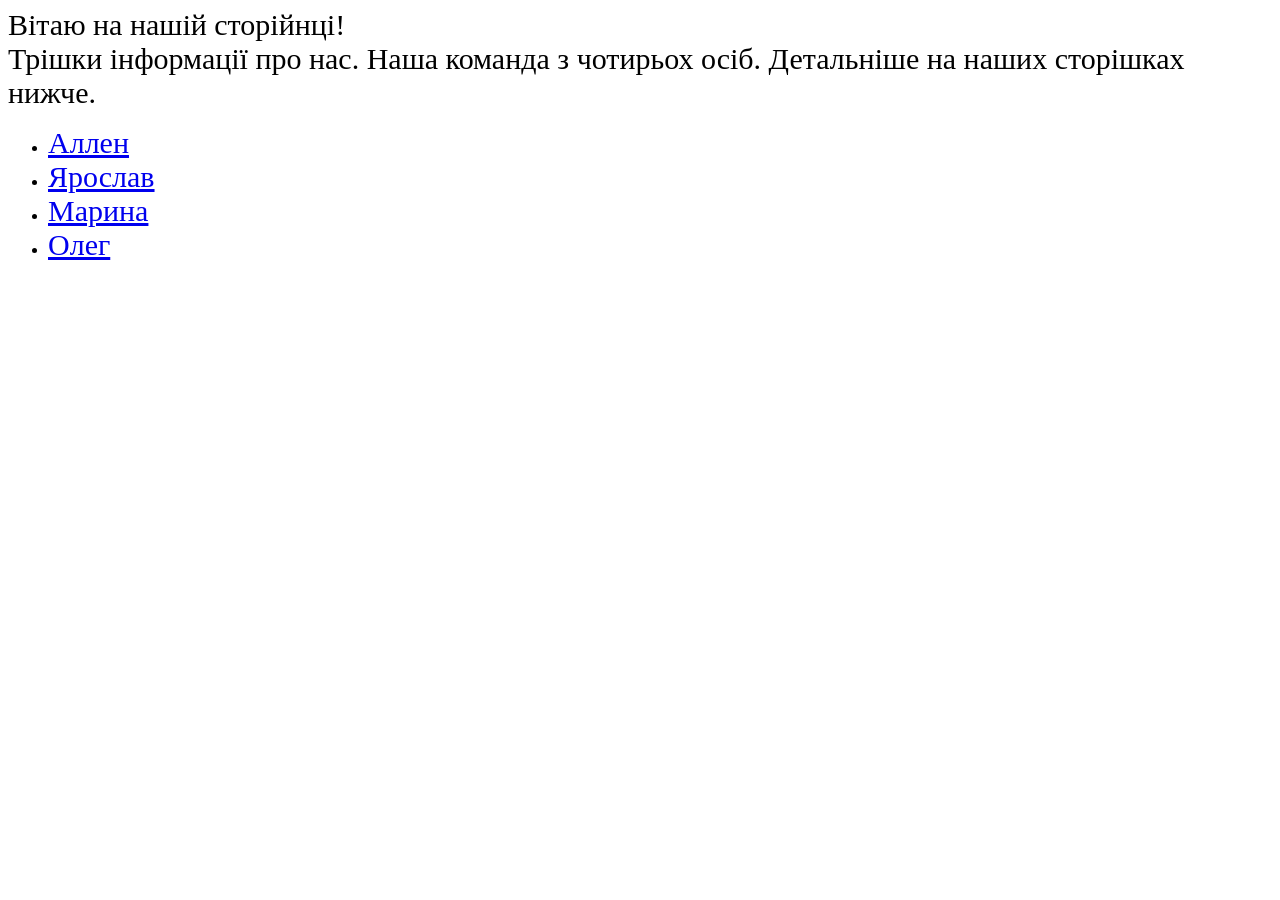
==== index.html @ 59ad0bbf "каркас проєкту" ====
<!DOCTYPE html>
<html lang="en">

<head>
    <meta charset="UTF-8">
    <meta name="viewport" content="width=device-width, initial-scale=1.0">
    <title>Document</title>
    <link rel="stylesheet" href=".\css\styles.css">
</head>

<body>
    <span class="mainText">
        Вітаю на нашій сторійнці! <br>
        Трішки інформації про нас. Наша команда з чотирьох осіб. Детальніше на наших сторішках нижче.
    </span>
    <ul class="teamMembers">
        <li><a href="#">Аллен</a></li>
        <li><a href="#">Ярослав</a></li>
        <li><a href="#">Марина</a></li>
        <li><a href="#">Олег</a></li>
    </ul>
</body>

</html>
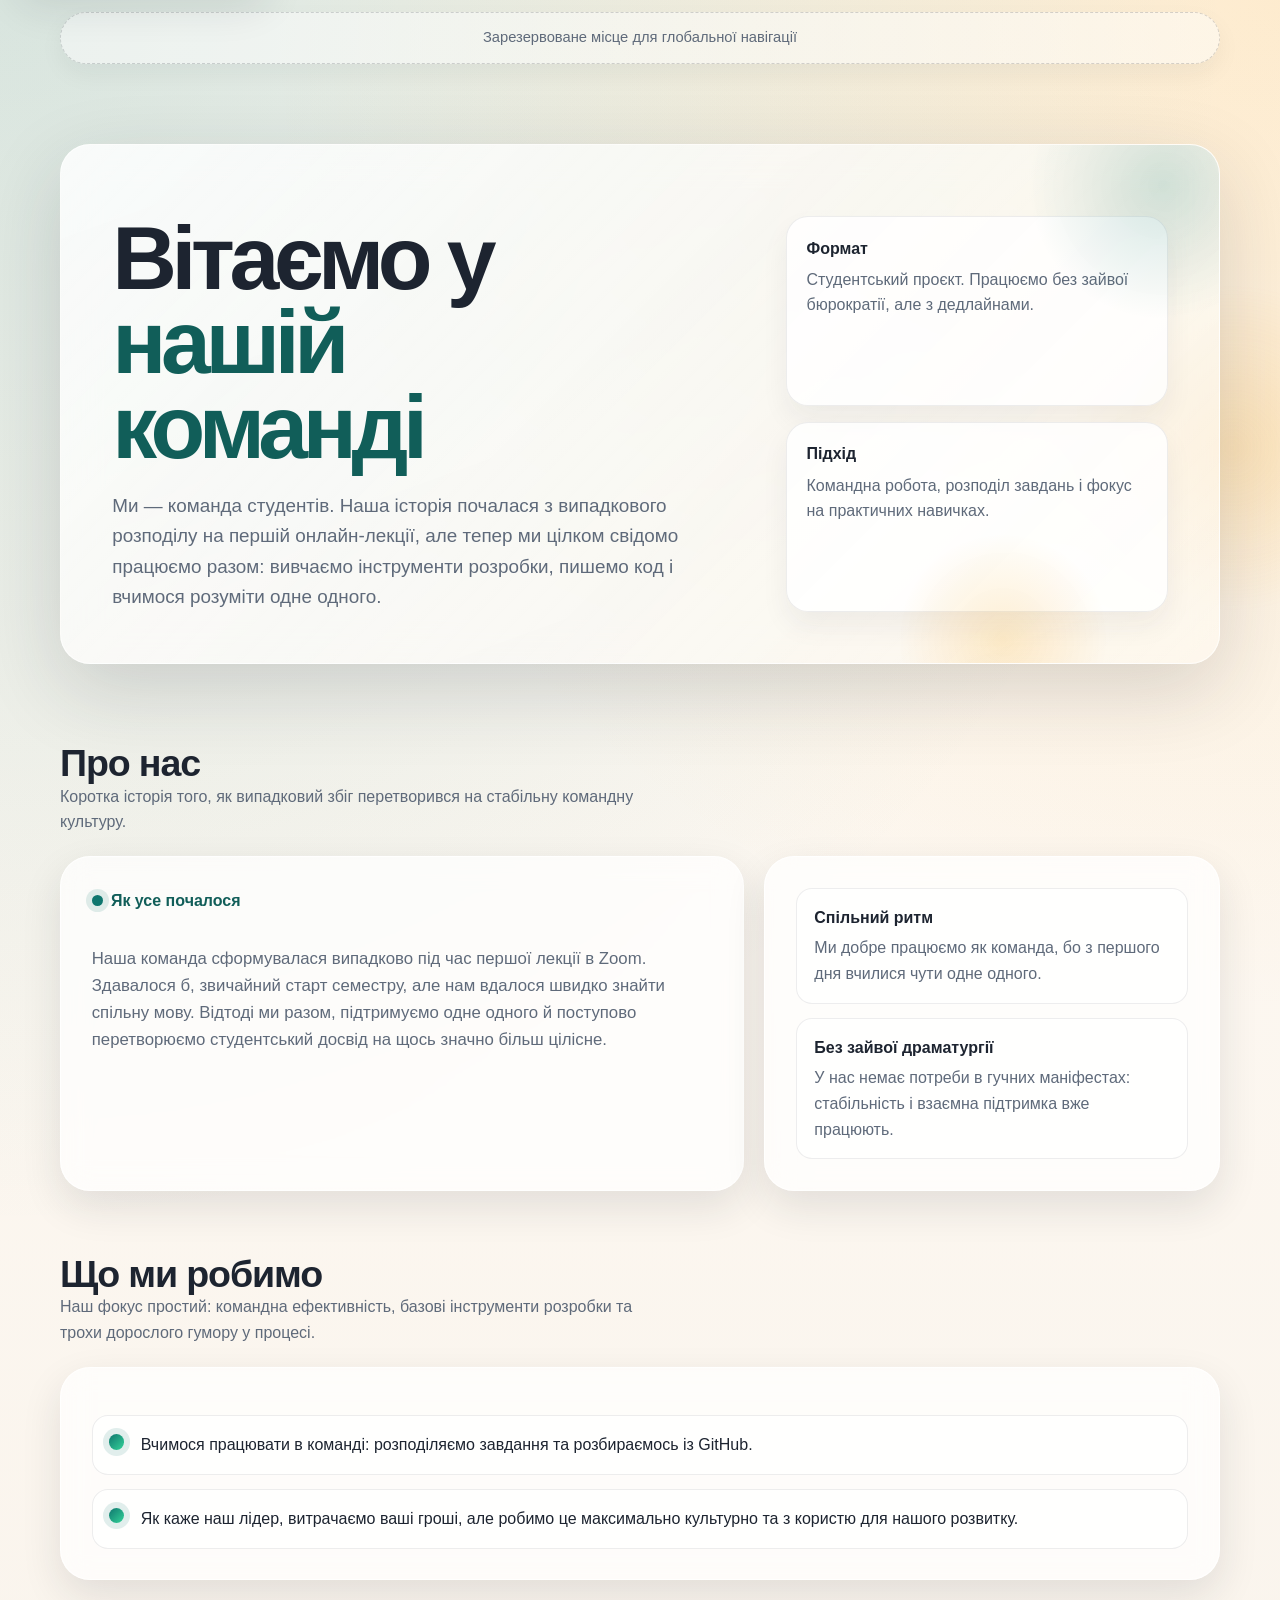
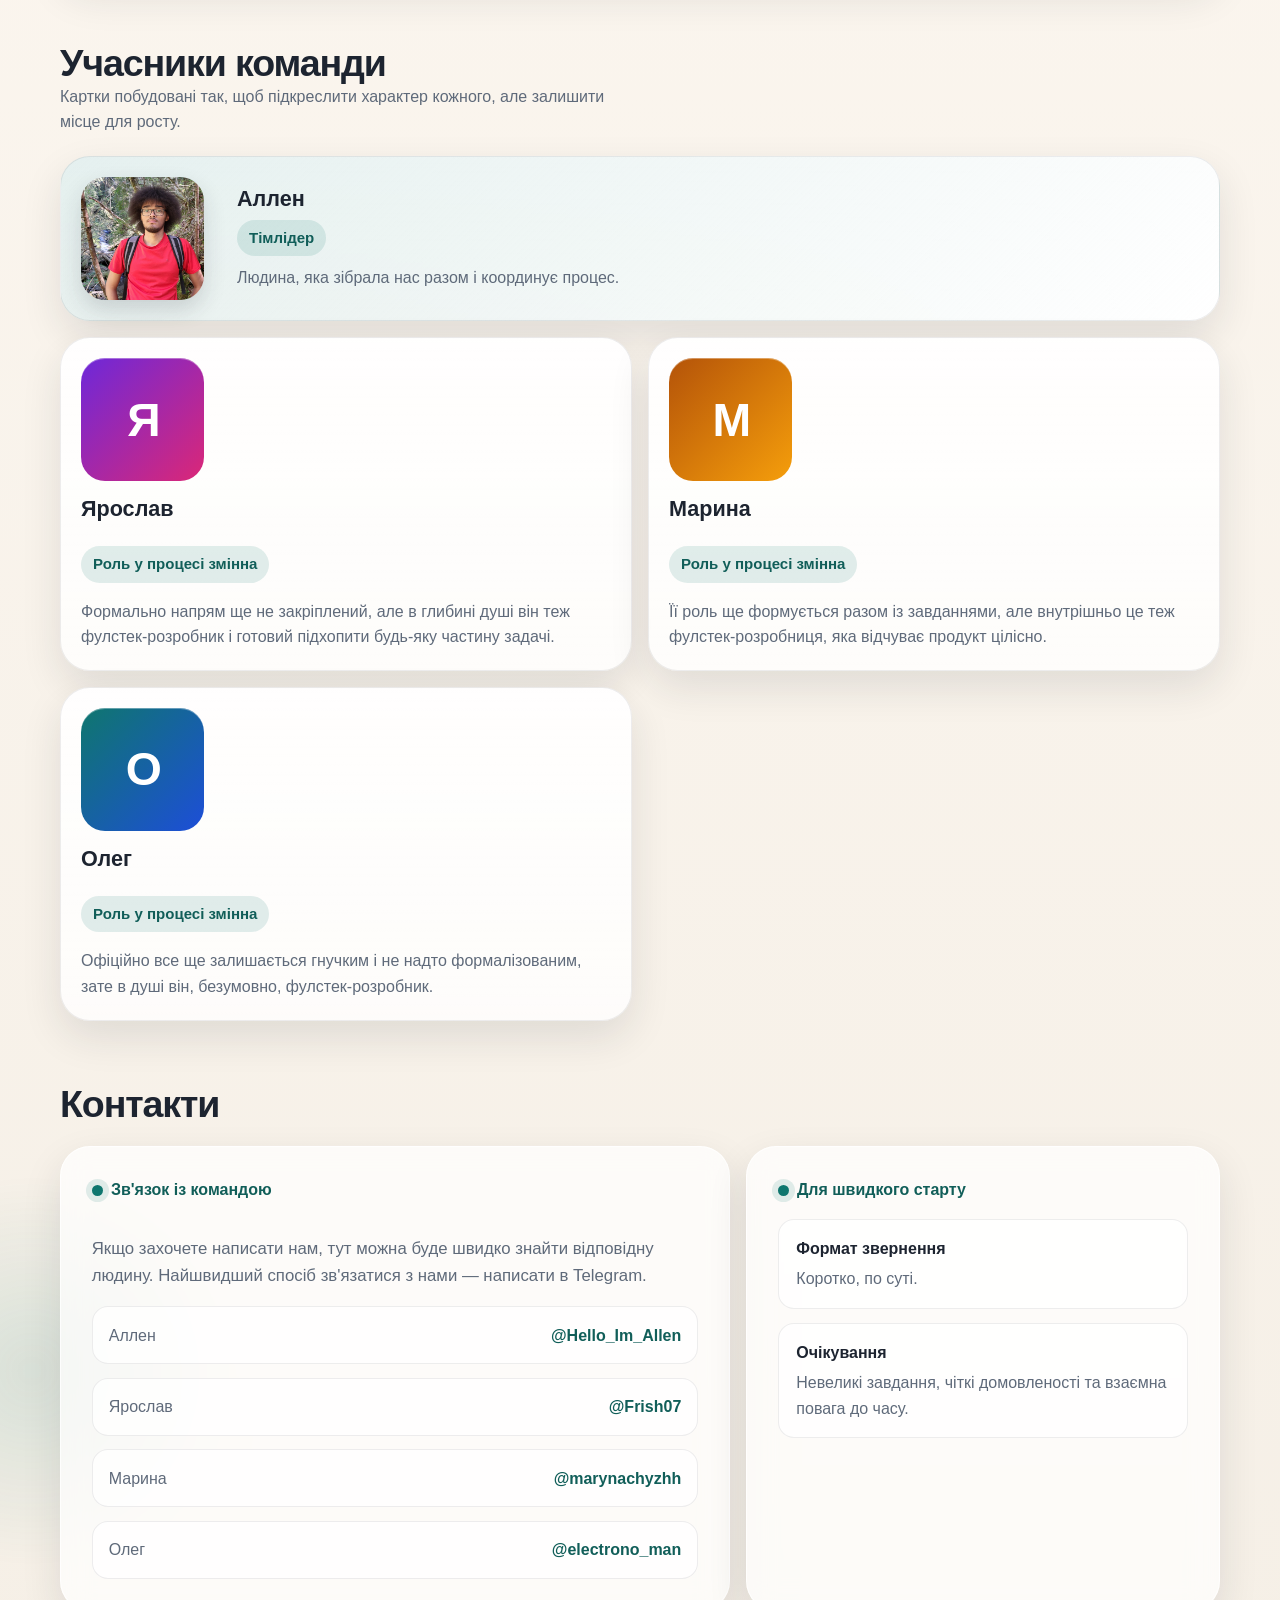
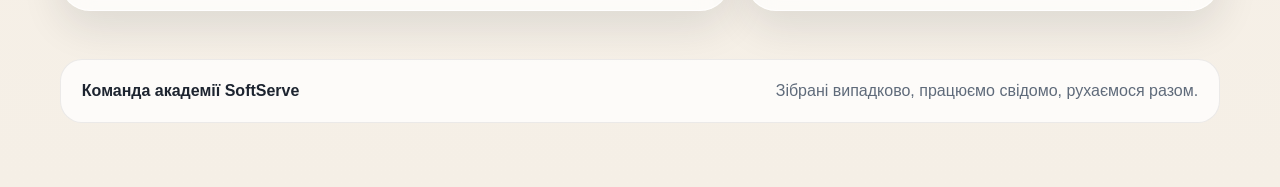
==== commit 9498f3ec: "feat: enhance index.html" ====
--- a/index.html
+++ b/index.html
@@ -1,24 +1,193 @@
 <!DOCTYPE html>
-<html lang="en">
+<html lang="uk">
 
 <head>
     <meta charset="UTF-8">
     <meta name="viewport" content="width=device-width, initial-scale=1.0">
-    <title>Document</title>
-    <link rel="stylesheet" href=".\css\styles.css">
+    <meta name="description" content="Сучасна сторінка команди академії SoftServe з описом, ролями та контактами.">
+    <title>Команда академії SoftServe</title>
+    <link rel="stylesheet" href="./css/styles.css">
 </head>
 
 <body>
-    <span class="mainText">
-        Вітаю на нашій сторійнці! <br>
-        Трішки інформації про нас. Наша команда з чотирьох осіб. Детальніше на наших сторішках нижче.
-    </span>
-    <ul class="teamMembers">
-        <li><a href="#">Аллен</a></li>
-        <li><a href="#">Ярослав</a></li>
-        <li><a href="#">Марина</a></li>
-        <li><a href="#">Олег</a></li>
-    </ul>
+    <nav id="navbar-placeholder" aria-label="Майбутня глобальна навігація">
+        <div class="navbar-placeholder-bar">Зарезервоване місце для глобальної навігації</div>
+    </nav>
+    <a class="skip-link" href="#main-content">Перейти до основного вмісту</a>
+
+    <div class="page-shell">
+        <main id="main-content">
+            <section class="hero">
+                <div class="container">
+                    <div class="hero-card">
+                        <div class="hero-grid">
+                            <div>
+                                <h1>Вітаємо у <span>нашій команді</span></h1>
+                                <p class="hero-copy">
+                                    Ми — команда студентів. Наша історія почалася з випадкового розподілу на першій онлайн-лекції, але тепер ми цілком свідомо працюємо разом: вивчаємо інструменти розробки, пишемо код і вчимося розуміти одне одного.
+                                </p>
+                            </div>
+                            <aside class="hero-meta" aria-label="Короткі факти про команду">
+                                <div class="meta-card">
+                                    <strong>Формат</strong>
+                                    <p>Студентський проєкт. Працюємо без зайвої бюрократії, але з дедлайнами.</p>
+                                </div>
+                                <div class="meta-card">
+                                    <strong>Підхід</strong>
+                                    <p>Командна робота, розподіл завдань і фокус на практичних навичках.</p>
+                                </div>
+                            </aside>
+                        </div>
+                    </div>
+                </div>
+            </section>
+
+            <section class="section" id="about">
+                <div class="container">
+                    <div class="section-heading">
+                        <div>
+                            <h2>Про нас</h2>
+                            <p>Коротка історія того, як випадковий збіг перетворився на стабільну командну культуру.</p>
+                        </div>
+                    </div>
+                    <div class="about-grid">
+                        <article class="panel">
+                            <span class="story-badge">Як усе почалося</span>
+                            <p class="about-copy">
+                                Наша команда сформувалася випадково під час першої лекції в Zoom. Здавалося б, звичайний старт семестру, але нам вдалося швидко знайти спільну мову. Відтоді ми разом, підтримуємо одне одного й поступово перетворюємо студентський досвід на щось значно більш цілісне.
+                            </p>
+                        </article>
+                        <aside class="panel facts" aria-label="Факти про команду">
+                            <div class="fact">
+                                <strong>Спільний ритм</strong>
+                                <span>Ми добре працюємо як команда, бо з першого дня вчилися чути одне одного.</span>
+                            </div>
+                            <div class="fact">
+                                <strong>Без зайвої драматургії</strong>
+                                <span>У нас немає потреби в гучних маніфестах: стабільність і взаємна підтримка вже
+                                    працюють.</span>
+                            </div>
+                        </aside>
+                    </div>
+                </div>
+            </section>
+
+            <section class="section" id="what-we-do">
+                <div class="container">
+                    <div class="section-heading">
+                        <div>
+                            <h2>Що ми робимо</h2>
+                            <p>Наш фокус простий: командна ефективність, базові інструменти розробки та трохи дорослого
+                                гумору у процесі.</p>
+                        </div>
+                    </div>
+                    <div class="panel">
+                        <ul class="what-list">
+                            <li>Вчимося працювати в команді: розподіляємо завдання та розбираємось із GitHub.</li>
+                            <li>Як каже наш лідер, витрачаємо ваші гроші, але робимо це максимально культурно та з користю для нашого розвитку.</li>
+                        </ul>
+                    </div>
+                </div>
+            </section>
+
+            <section class="section" id="team">
+                <div class="container">
+                    <div class="section-heading">
+                        <div>
+                            <h2>Учасники команди</h2>
+                            <p>Картки побудовані так, щоб підкреслити характер кожного, але залишити місце для росту.</p>
+                        </div>
+                    </div>
+                    <div class="team-grid">
+                        <article class="team-card featured">
+                            <img class="avatar avatar-photo" src="./content/images/Allen.png" alt="Фото Аллена">
+                            <div class="details">
+                                <div>
+                                    <h3>Аллен</h3>
+                                    <span class="team-role">Тімлідер</span>
+                                </div>
+                                <p>
+                                    Людина, яка зібрала нас разом і координує процес.
+                                </p>
+                            </div>
+                        </article>
+
+                        <article class="team-card">
+                            <div class="avatar alt">Я</div>
+                            <h3>Ярослав</h3>
+                            <span class="team-role">Роль у процесі змінна</span>
+                            <p>
+                                Формально напрям ще не закріплений, але в глибині душі він теж фулстек-розробник і готовий підхопити будь-яку частину задачі.
+                            </p>
+                        </article>
+
+                        <article class="team-card">
+                            <div class="avatar warm">М</div>
+                            <h3>Марина</h3>
+                            <span class="team-role">Роль у процесі змінна</span>
+                            <p>
+                                Її роль ще формується разом із завданнями, але внутрішньо це теж фулстек-розробниця, яка відчуває продукт цілісно.
+                            </p>
+                        </article>
+
+                        <article class="team-card">
+                            <div class="avatar">О</div>
+                            <h3>Олег</h3>
+                            <span class="team-role">Роль у процесі змінна</span>
+                            <p>
+                                Офіційно все ще залишається гнучким і не надто формалізованим, зате в душі він, безумовно, фулстек-розробник.
+                            </p>
+                        </article>
+                    </div>
+                </div>
+            </section>
+
+            <section class="section" id="contact">
+                <div class="container">
+                    <div class="section-heading">
+                        <div>
+                            <h2>Контакти</h2>
+                        </div>
+                    </div>
+                    <div class="contact-grid">
+                        <div class="panel contact-panel">
+                            <strong class="story-badge">Зв'язок із командою</strong>
+                            <p class="about-copy">
+                                Якщо захочете написати нам, тут можна буде швидко знайти відповідну людину. Найшвидший спосіб зв'язатися з нами — написати в Telegram.
+                            </p>
+                            <ul class="contact-list">
+                                <li><span>Аллен</span><a class="handle" href="https://t.me/Hello_Im_Allen">@Hello_Im_Allen</a></li>
+                                <li><span>Ярослав</span><a class="handle" href="https://t.me/Frish07">@Frish07</a></li>
+                                <li><span>Марина</span><a class="handle" href="https://t.me/marynachyzhh">@marynachyzhh</a></li>
+                                <li><span>Олег</span><a class="handle" href="https://t.me/electrono_man">@electrono_man</a></li>
+                            </ul>
+                        </div>
+
+                        <aside class="panel handles-panel">
+                            <strong class="story-badge">Для швидкого старту</strong>
+                            <div class="fact">
+                                <strong>Формат звернення</strong>
+                                <span>Коротко, по суті.</span>
+                            </div>
+                            <div class="fact">
+                                <strong>Очікування</strong>
+                                <span>Невеликі завдання, чіткі домовленості та взаємна повага до часу.</span>
+                            </div>
+                        </aside>
+                    </div>
+                </div>
+            </section>
+        </main>
+
+        <footer>
+            <div class="container">
+                <div class="footer-band">
+                    <strong>Команда академії SoftServe</strong>
+                    <span>Зібрані випадково, працюємо свідомо, рухаємося разом.</span>
+                </div>
+            </div>
+        </footer>
+    </div>
 </body>
 
 </html>
--- a/css/styles.css
+++ b/css/styles.css
@@ -0,0 +1,569 @@
+:root {
+    color-scheme: light;
+    --bg: #f5efe6;
+    --bg-alt: #fbf7f1;
+    --surface: rgba(255, 255, 255, 0.72);
+    --surface-strong: #ffffff;
+    --text: #1d2430;
+    --muted: #5f6a7a;
+    --accent: #0f766e;
+    --accent-strong: #115e59;
+    --accent-soft: rgba(15, 118, 110, 0.12);
+    --border: rgba(29, 36, 48, 0.12);
+    --shadow-lg: 0 26px 80px rgba(29, 36, 48, 0.16);
+    --shadow-md: 0 16px 40px rgba(29, 36, 48, 0.11);
+    --radius-xl: 30px;
+    --radius-lg: 22px;
+    --radius-md: 16px;
+    --container: 1160px;
+}
+
+* {
+    box-sizing: border-box;
+}
+
+html {
+    scroll-behavior: smooth;
+}
+
+body {
+    margin: 0;
+    font-family: Inter, "Segoe UI", Arial, sans-serif;
+    background:
+        radial-gradient(circle at top left, rgba(15, 118, 110, 0.16), transparent 34%),
+        radial-gradient(circle at top right, rgba(245, 158, 11, 0.16), transparent 28%),
+        linear-gradient(180deg, #fffaf4 0%, var(--bg) 100%);
+    color: var(--text);
+    line-height: 1.6;
+    min-height: 100vh;
+}
+
+a {
+    color: inherit;
+    text-decoration: none;
+}
+
+a:focus-visible,
+button:focus-visible {
+    outline: 3px solid rgba(15, 118, 110, 0.35);
+    outline-offset: 4px;
+}
+
+@media (prefers-reduced-motion: reduce) {
+    html {
+        scroll-behavior: auto;
+    }
+
+    *,
+    *::before,
+    *::after {
+        animation-duration: 0.01ms !important;
+        animation-iteration-count: 1 !important;
+        transition-duration: 0.01ms !important;
+        scroll-behavior: auto !important;
+    }
+}
+
+img {
+    max-width: 100%;
+    display: block;
+}
+
+.skip-link {
+    position: absolute;
+    left: 1rem;
+    top: -4rem;
+    z-index: 20;
+    padding: 0.85rem 1.1rem;
+    border-radius: 999px;
+    background: var(--surface-strong);
+    border: 1px solid var(--border);
+    box-shadow: var(--shadow-md);
+    transition: top 0.2s ease;
+}
+
+.skip-link:focus {
+    top: 1rem;
+}
+
+nav#navbar-placeholder {
+    min-height: 4rem;
+    display: flex;
+    align-items: center;
+    justify-content: center;
+    padding: 0.75rem 1rem 0;
+}
+
+.navbar-placeholder-bar {
+    width: min(100% - 2rem, var(--container));
+    padding: 0.8rem 1rem;
+    border-radius: 999px;
+    border: 1px dashed rgba(29, 36, 48, 0.18);
+    background: rgba(255, 255, 255, 0.48);
+    color: var(--muted);
+    font-size: 0.92rem;
+    text-align: center;
+    box-shadow: 0 10px 24px rgba(29, 36, 48, 0.05);
+}
+
+.page-shell {
+    position: relative;
+    overflow: clip;
+}
+
+.page-shell::before,
+.page-shell::after {
+    content: "";
+    position: absolute;
+    border-radius: 999px;
+    filter: blur(4px);
+    pointer-events: none;
+    z-index: 0;
+}
+
+.page-shell::before {
+    width: 20rem;
+    height: 20rem;
+    right: -7rem;
+    top: 14rem;
+    background: radial-gradient(circle, rgba(245, 158, 11, 0.18), transparent 72%);
+}
+
+.page-shell::after {
+    width: 24rem;
+    height: 24rem;
+    left: -10rem;
+    bottom: 14rem;
+    background: radial-gradient(circle, rgba(15, 118, 110, 0.13), transparent 72%);
+}
+
+.container {
+    width: min(100% - 2rem, var(--container));
+    margin: 0 auto;
+    position: relative;
+    z-index: 1;
+}
+
+.hero {
+    padding: 5rem 0 3rem;
+}
+
+.hero-card {
+    position: relative;
+    overflow: hidden;
+    padding: clamp(2rem, 4vw, 4.25rem);
+    border-radius: var(--radius-xl);
+    border: 1px solid rgba(255, 255, 255, 0.65);
+    background:
+        linear-gradient(135deg, rgba(255, 255, 255, 0.86), rgba(255, 255, 255, 0.58)),
+        linear-gradient(160deg, rgba(15, 118, 110, 0.06), rgba(245, 158, 11, 0.08));
+    box-shadow: var(--shadow-lg);
+    backdrop-filter: blur(18px);
+}
+
+.hero-card::before,
+.hero-card::after {
+    content: "";
+    position: absolute;
+    border-radius: 999px;
+    pointer-events: none;
+}
+
+.hero-card::before {
+    width: 17rem;
+    height: 17rem;
+    right: -5rem;
+    top: -6rem;
+    background: radial-gradient(circle, rgba(15, 118, 110, 0.18), transparent 70%);
+}
+
+.hero-card::after {
+    width: 13rem;
+    height: 13rem;
+    right: 7rem;
+    bottom: -5rem;
+    background: radial-gradient(circle, rgba(245, 158, 11, 0.18), transparent 72%);
+}
+
+.hero-grid {
+    display: grid;
+    grid-template-columns: minmax(0, 1.5fr) minmax(280px, 0.9fr);
+    gap: clamp(1.5rem, 3vw, 3rem);
+    align-items: end;
+    margin-top: 1.25rem;
+}
+
+.hero h1 {
+    margin: 0;
+    font-size: clamp(2.8rem, 7vw, 5.6rem);
+    line-height: 0.94;
+    letter-spacing: -0.06em;
+    max-width: 11ch;
+}
+
+.hero h1 span {
+    color: var(--accent-strong);
+}
+
+.hero-copy {
+    margin: 1.4rem 0 0;
+    max-width: 40rem;
+    color: var(--muted);
+    font-size: clamp(1.05rem, 1.7vw, 1.18rem);
+}
+
+.hero-meta {
+    display: grid;
+    gap: 1rem;
+    align-self: stretch;
+}
+
+.meta-card {
+    padding: 1.15rem 1.2rem;
+    border-radius: var(--radius-lg);
+    background: rgba(255, 255, 255, 0.82);
+    border: 1px solid rgba(29, 36, 48, 0.08);
+    box-shadow: 0 14px 28px rgba(29, 36, 48, 0.06);
+}
+
+.meta-card strong {
+    display: block;
+    font-size: 1rem;
+    margin-bottom: 0.35rem;
+}
+
+.meta-card p {
+    margin: 0;
+    color: var(--muted);
+}
+
+.section {
+    padding: 2rem 0;
+}
+
+.section-heading {
+    display: flex;
+    align-items: end;
+    justify-content: space-between;
+    gap: 1rem;
+    margin-bottom: 1.35rem;
+}
+
+.section-heading h2 {
+    margin: 0;
+    font-size: clamp(1.65rem, 3vw, 2.35rem);
+    line-height: 1.05;
+    letter-spacing: -0.03em;
+}
+
+.section-heading p {
+    margin: 0;
+    color: var(--muted);
+    max-width: 36rem;
+}
+
+.panel {
+    padding: clamp(1.4rem, 2.4vw, 2rem);
+    border-radius: var(--radius-xl);
+    background: var(--surface);
+    border: 1px solid rgba(255, 255, 255, 0.75);
+    box-shadow: var(--shadow-md);
+    backdrop-filter: blur(14px);
+}
+
+.about-grid {
+    display: grid;
+    grid-template-columns: minmax(0, 1.2fr) minmax(280px, 0.8fr);
+    gap: 1.25rem;
+    align-items: stretch;
+}
+
+.about-grid .panel {
+    height: 100%;
+}
+
+.about-copy {
+    color: var(--muted);
+    font-size: 1.05rem;
+}
+
+.story-badge {
+    display: inline-flex;
+    align-items: center;
+    gap: 0.5rem;
+    margin-bottom: 1rem;
+    color: var(--accent-strong);
+    font-weight: 700;
+}
+
+.story-badge::before {
+    content: "";
+    width: 0.7rem;
+    height: 0.7rem;
+    border-radius: 999px;
+    background: var(--accent);
+    box-shadow: 0 0 0 6px var(--accent-soft);
+}
+
+.facts {
+    display: grid;
+    gap: 0.9rem;
+    align-content: start;
+}
+
+.fact {
+    padding: 1rem 1.1rem;
+    border-radius: var(--radius-md);
+    background: rgba(255, 255, 255, 0.78);
+    border: 1px solid rgba(29, 36, 48, 0.08);
+}
+
+.fact strong {
+    display: block;
+    margin-bottom: 0.3rem;
+}
+
+.fact span {
+    color: var(--muted);
+}
+
+.handles-panel .fact + .fact {
+    margin-top: 0.85rem;
+}
+
+.what-list {
+    display: grid;
+    gap: 0.9rem;
+    padding: 0;
+    margin: 1rem 0 0;
+    list-style: none;
+}
+
+.what-list li {
+    position: relative;
+    padding: 1rem 1rem 1rem 3rem;
+    border-radius: var(--radius-md);
+    background: rgba(255, 255, 255, 0.76);
+    border: 1px solid rgba(29, 36, 48, 0.08);
+    color: var(--text);
+}
+
+.what-list li::before {
+    content: "";
+    position: absolute;
+    left: 1rem;
+    top: 1.15rem;
+    width: 0.95rem;
+    height: 0.95rem;
+    border-radius: 999px;
+    background: linear-gradient(135deg, var(--accent), #34d399);
+    box-shadow: 0 0 0 6px var(--accent-soft);
+}
+
+.team-grid {
+    display: grid;
+    grid-template-columns: repeat(12, minmax(0, 1fr));
+    gap: 1rem;
+}
+
+.team-card {
+    grid-column: span 6;
+    display: flex;
+    flex-direction: column;
+    gap: 1rem;
+    padding: 1.25rem;
+    border-radius: var(--radius-xl);
+    background: linear-gradient(180deg, rgba(255, 255, 255, 0.92), rgba(255, 255, 255, 0.78));
+    border: 1px solid rgba(29, 36, 48, 0.08);
+    box-shadow: var(--shadow-md);
+    transition: transform 0.25s ease, box-shadow 0.25s ease, border-color 0.25s ease;
+    min-height: 100%;
+}
+
+.team-card:hover {
+    transform: translateY(-4px);
+    box-shadow: 0 22px 44px rgba(29, 36, 48, 0.13);
+    border-color: rgba(15, 118, 110, 0.22);
+}
+
+.team-card.featured {
+    grid-column: span 12;
+    display: grid;
+    grid-template-columns: minmax(97px, 136px) minmax(0, 1fr);
+    align-items: center;
+    gap: 1.25rem;
+    background:
+        linear-gradient(135deg, rgba(15, 118, 110, 0.11), rgba(255, 255, 255, 0.92)),
+        linear-gradient(180deg, rgba(255, 255, 255, 0.96), rgba(255, 255, 255, 0.82));
+}
+
+.avatar {
+    width: clamp(92px, 12.1vw, 123px);
+    aspect-ratio: 1;
+    flex-shrink: 0;
+    align-self: flex-start;
+    border-radius: 24px;
+    display: grid;
+    place-items: center;
+    font-size: clamp(2rem, 4vw, 2.9rem);
+    font-weight: 800;
+    letter-spacing: -0.06em;
+    color: white;
+    background: linear-gradient(135deg, #0f766e, #1d4ed8);
+    box-shadow: inset 0 1px 0 rgba(255, 255, 255, 0.35);
+}
+
+.avatar.avatar-photo {
+    object-fit: cover;
+    object-position: center;
+    display: block;
+    background: transparent;
+    box-shadow: 0 10px 22px rgba(29, 36, 48, 0.16);
+}
+
+.avatar.alt {
+    background: linear-gradient(135deg, #6d28d9, #db2777);
+}
+
+.avatar.warm {
+    background: linear-gradient(135deg, #b45309, #f59e0b);
+}
+
+.team-card h3 {
+    margin: 0;
+    font-size: 1.35rem;
+    line-height: 1.1;
+}
+
+.team-role {
+    display: inline-flex;
+    width: fit-content;
+    padding: 0.4rem 0.75rem;
+    border-radius: 999px;
+    background: var(--accent-soft);
+    color: var(--accent-strong);
+    font-size: 0.94rem;
+    font-weight: 700;
+    margin-top: 0.55rem;
+}
+
+.team-card p {
+    margin: 0;
+    color: var(--muted);
+}
+
+.team-card .details {
+    display: grid;
+    gap: 0.55rem;
+}
+
+.contact-grid {
+    display: grid;
+    grid-template-columns: repeat(12, minmax(0, 1fr));
+    gap: 1rem;
+}
+
+.contact-panel {
+    grid-column: span 7;
+}
+
+.handles-panel {
+    grid-column: span 5;
+}
+
+.contact-list {
+    display: grid;
+    gap: 0.85rem;
+    margin: 1rem 0 0;
+    padding: 0;
+    list-style: none;
+}
+
+.contact-list li {
+    display: flex;
+    justify-content: space-between;
+    gap: 1rem;
+    align-items: center;
+    padding: 0.95rem 1rem;
+    border-radius: var(--radius-md);
+    background: rgba(255, 255, 255, 0.76);
+    border: 1px solid rgba(29, 36, 48, 0.08);
+}
+
+.contact-list span {
+    color: var(--muted);
+}
+
+.handle {
+    font-weight: 700;
+    color: var(--accent-strong);
+    white-space: nowrap;
+}
+
+footer {
+    padding: 1rem 0 4rem;
+}
+
+.footer-band {
+    display: flex;
+    flex-wrap: wrap;
+    justify-content: space-between;
+    gap: 1rem;
+    align-items: center;
+    padding: 1.15rem 1.3rem;
+    border-radius: var(--radius-lg);
+    background: rgba(255, 255, 255, 0.74);
+    border: 1px solid rgba(29, 36, 48, 0.08);
+    color: var(--muted);
+}
+
+.footer-band strong {
+    color: var(--text);
+}
+
+@media (max-width: 900px) {
+    .hero-grid,
+    .about-grid,
+    .contact-grid {
+        grid-template-columns: 1fr;
+    }
+
+    .team-card,
+    .contact-panel,
+    .handles-panel {
+        grid-column: span 12;
+    }
+
+    .team-card.featured {
+        grid-template-columns: 1fr;
+    }
+
+    .section-heading {
+        flex-direction: column;
+        align-items: start;
+    }
+}
+
+@media (max-width: 640px) {
+    .hero {
+        padding-top: 4rem;
+    }
+
+    .hero-card,
+    .panel {
+        border-radius: 24px;
+    }
+
+    .contact-list li {
+        flex-direction: column;
+        align-items: start;
+    }
+}
+
+body .mainText {
+    font-size: 30px;
+}
+
+body .teamMembers li a {
+    font-size: 30px;
+}
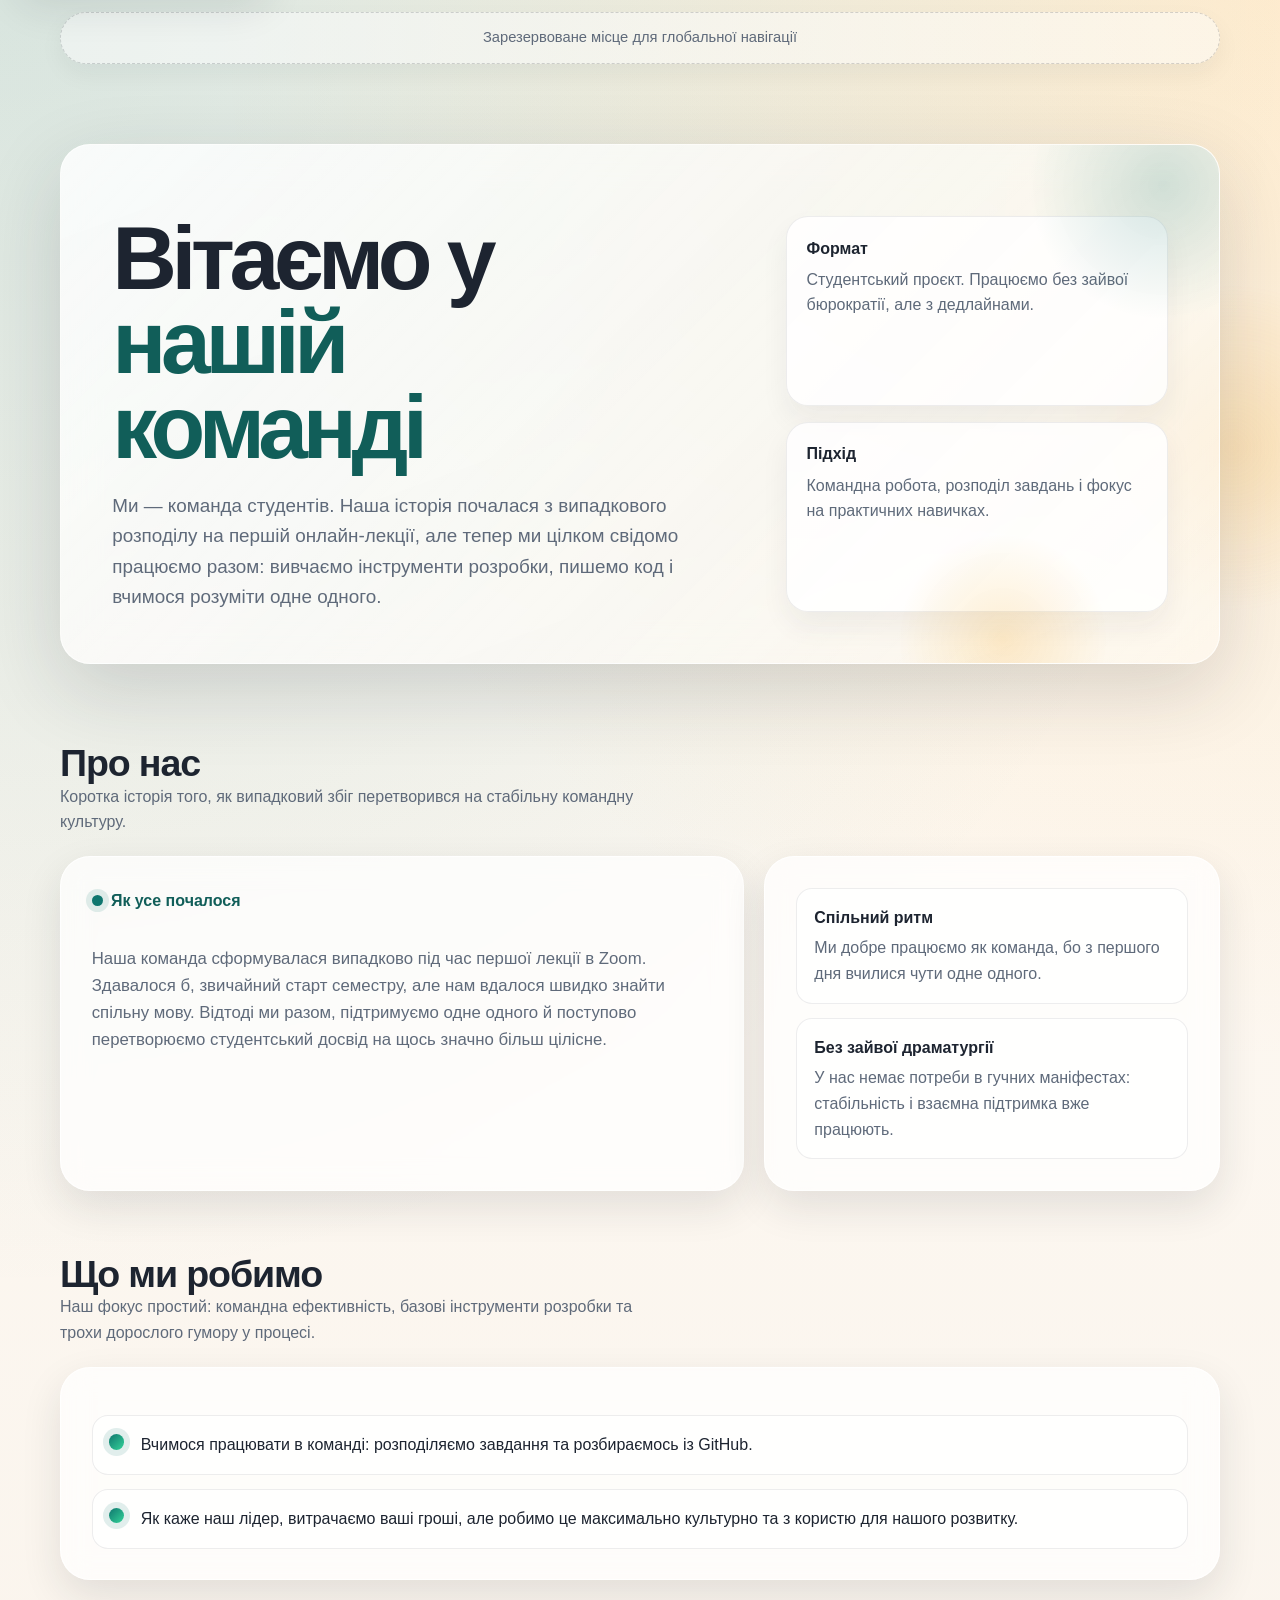
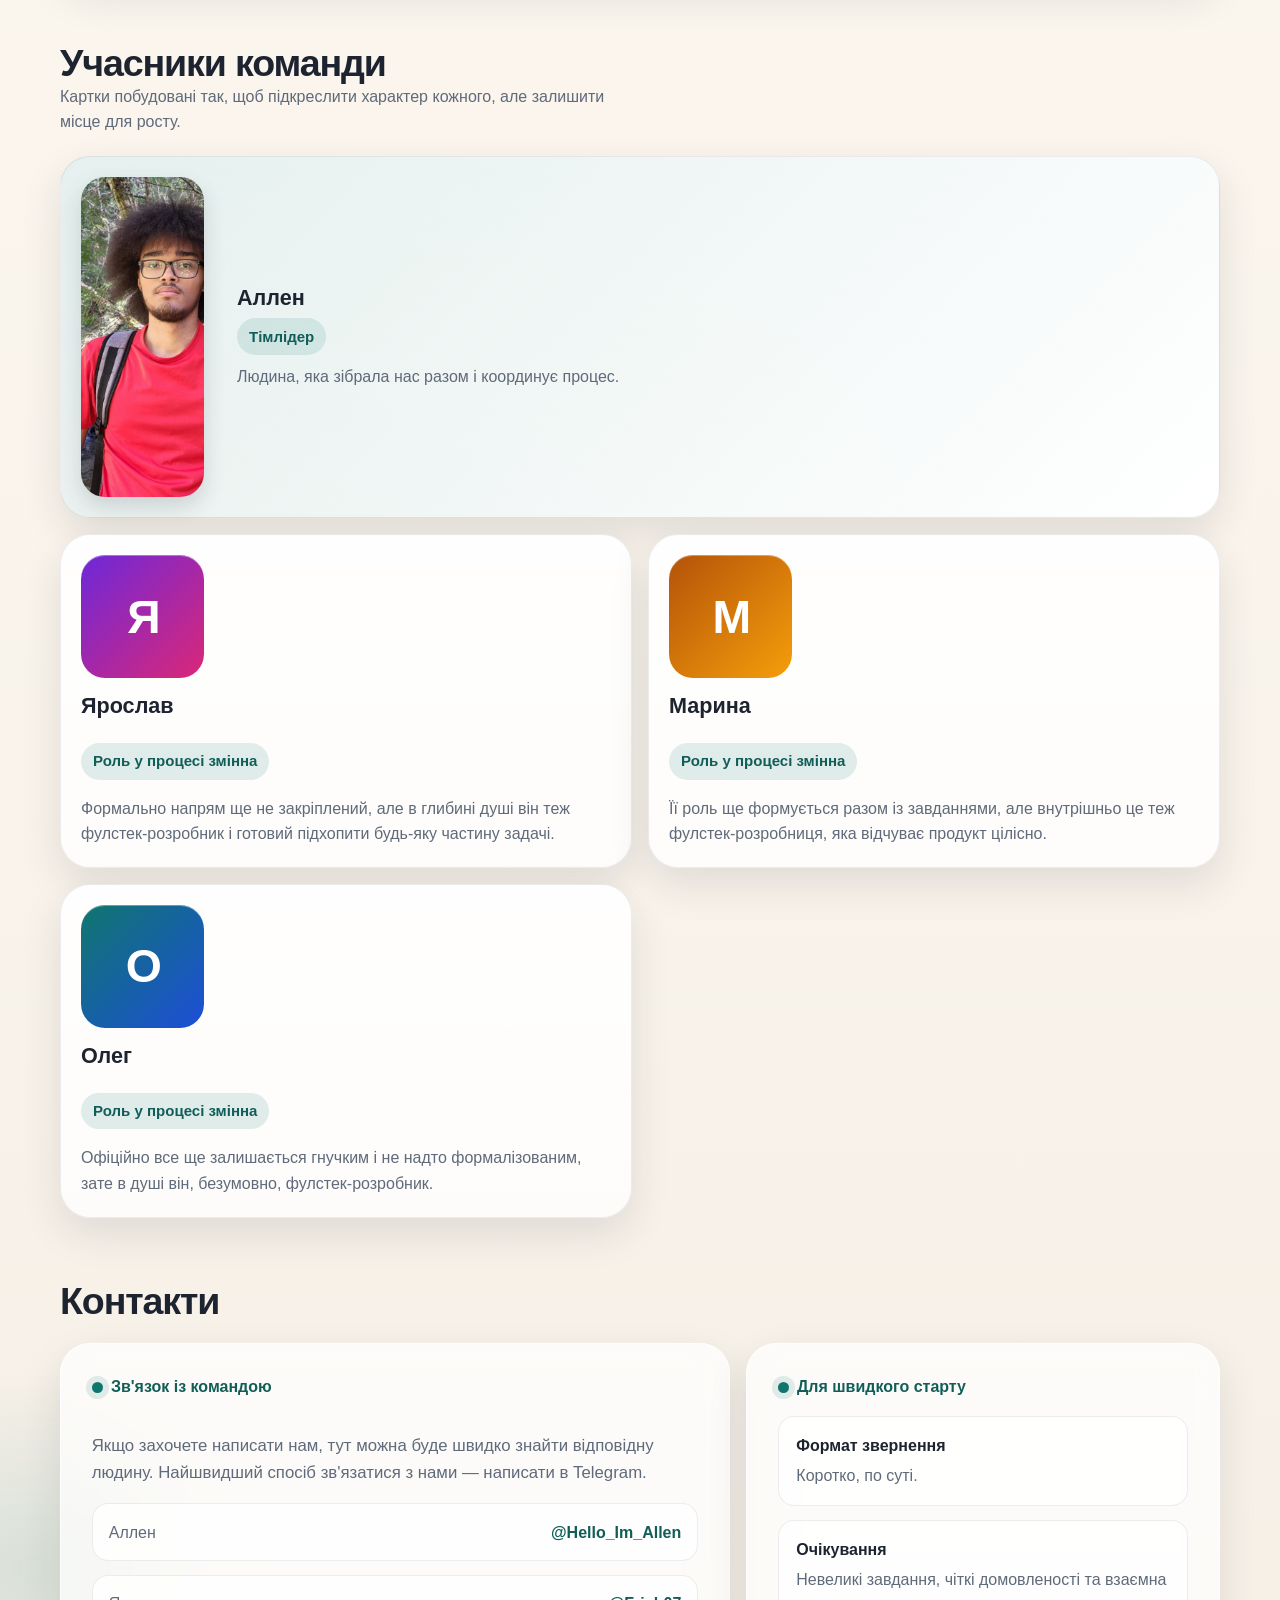
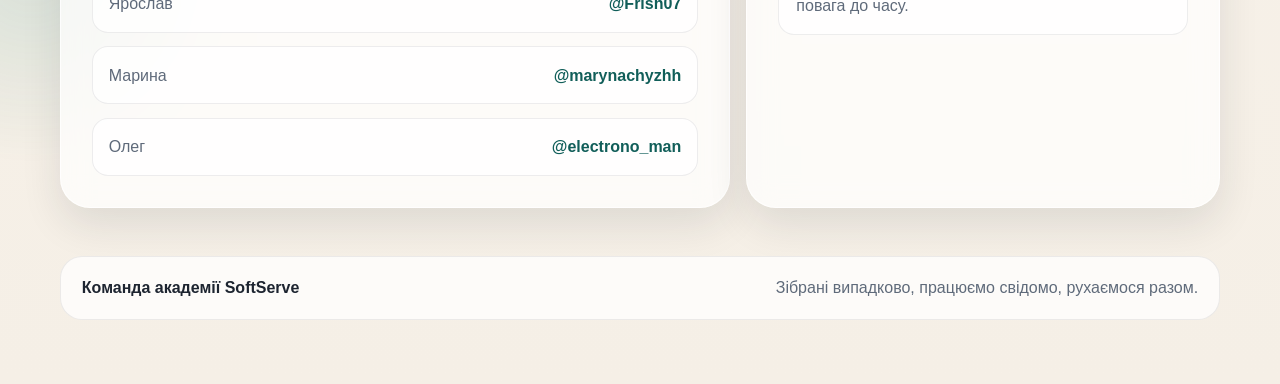
==== commit 308fb4aa: "Update index.html Co-authored-by: Copilot <175728472+Copilot@users.noreply.github.com>" ====
--- a/index.html
+++ b/index.html
@@ -100,7 +100,7 @@
                     </div>
                     <div class="team-grid">
                         <article class="team-card featured">
-                            <img class="avatar avatar-photo" src="./content/images/Allen.png" alt="Фото Аллена">
+                            <img class="avatar avatar-photo" src="./content/images/Allen.png" alt="Фото Аллена" width="320" height="320" loading="lazy" decoding="async">
                             <div class="details">
                                 <div>
                                     <h3>Аллен</h3>
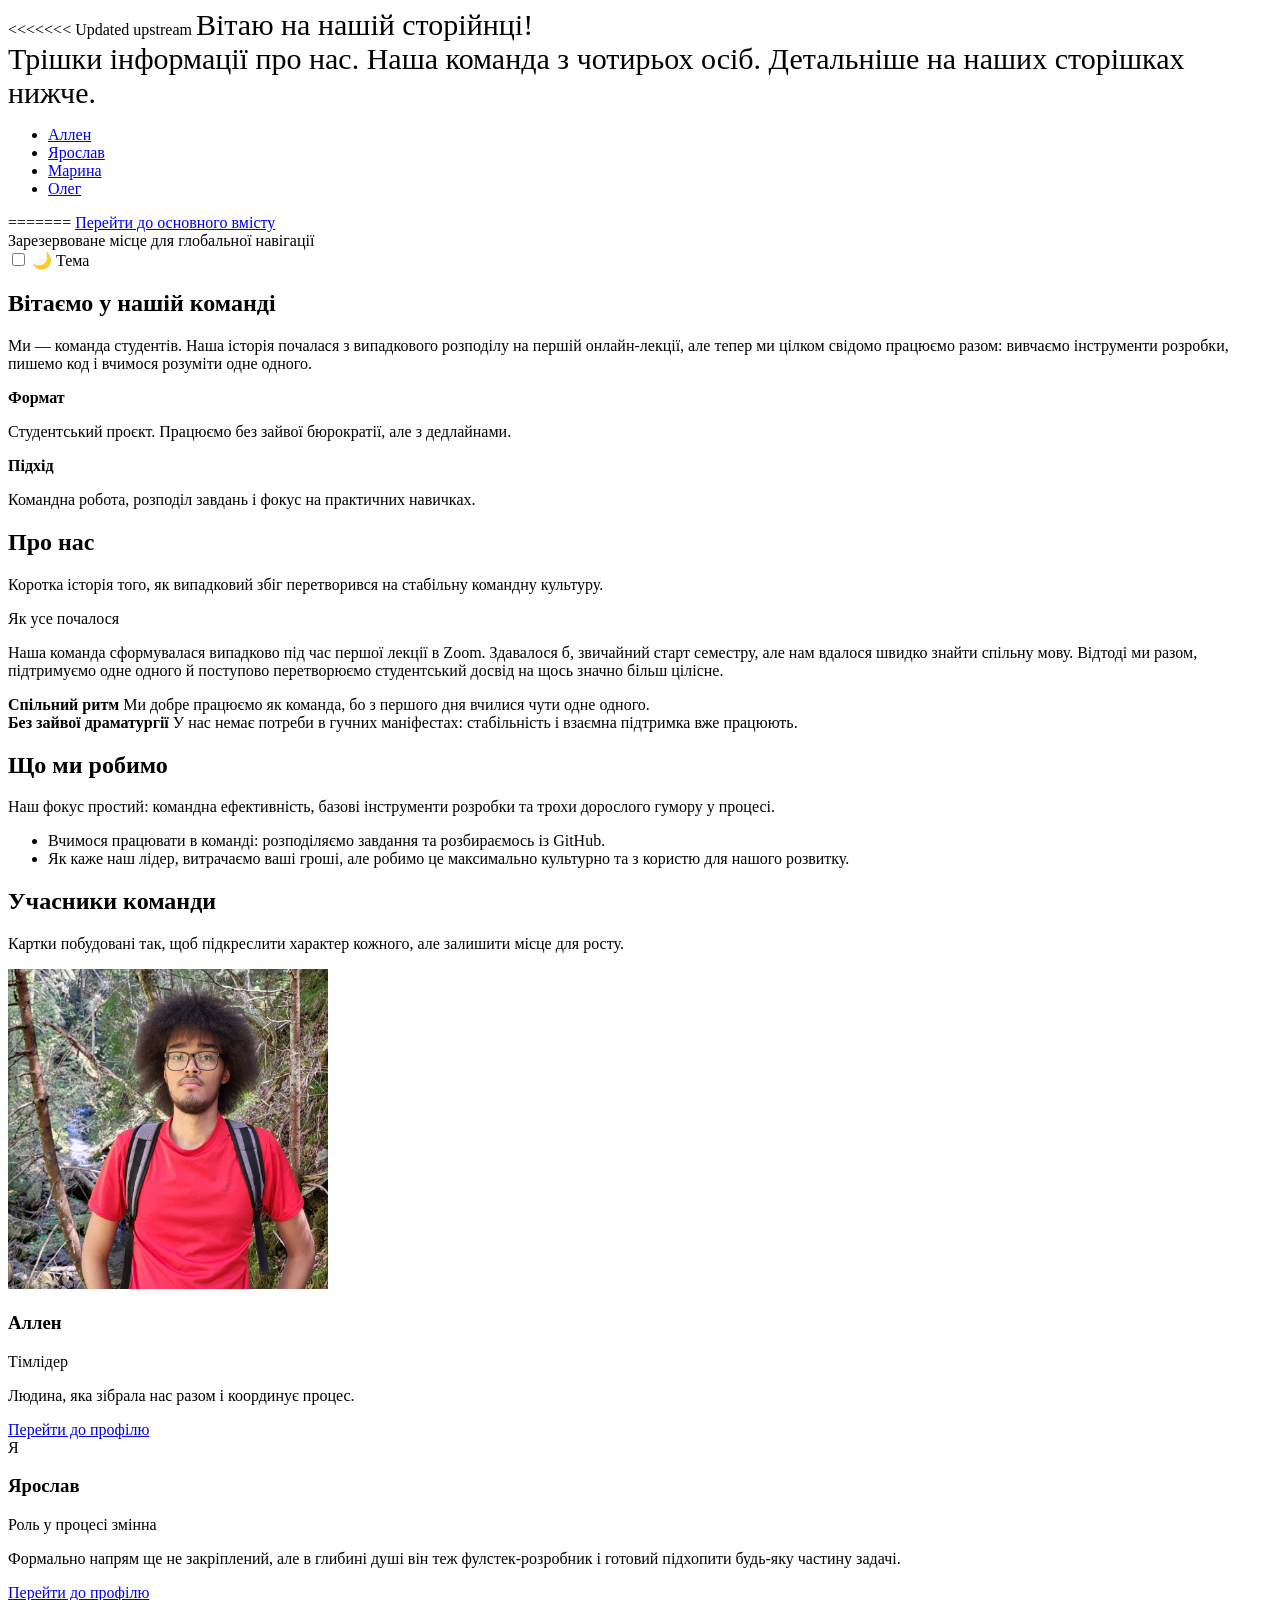
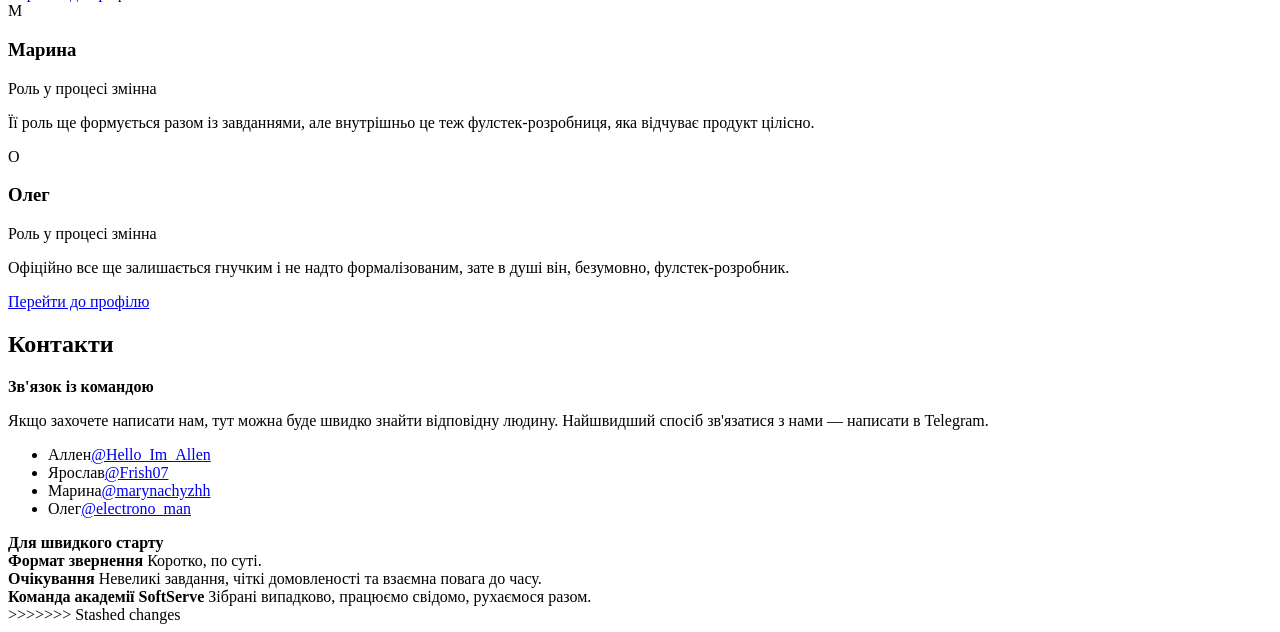
==== commit 91a66cd9: "Оновлено наші сторінки сторінки до головної + темна тема Промпти: Привіт, чи можеш  уніфікувати вигл" ====
--- a/index.html
+++ b/index.html
@@ -1,20 +1,37 @@
 <!DOCTYPE html>
-<html lang="uk">
+<html lang="en">
 
 <head>
     <meta charset="UTF-8">
     <meta name="viewport" content="width=device-width, initial-scale=1.0">
-    <meta name="description" content="Сучасна сторінка команди академії SoftServe з описом, ролями та контактами.">
-    <title>Команда академії SoftServe</title>
-    <link rel="stylesheet" href="./css/styles.css">
+    <title>Document</title>
+    <link rel="stylesheet" href=".\css\styles.css">
 </head>
 
 <body>
+<<<<<<< Updated upstream
+    <span class="mainText">
+        Вітаю на нашій сторійнці! <br>
+        Трішки інформації про нас. Наша команда з чотирьох осіб. Детальніше на наших сторішках нижче.
+    </span>
+    <ul class="teamMembers">
+        <li><a href="#">Аллен</a></li>
+        <li><a href="#">Ярослав</a></li>
+        <li><a href="#">Марина</a></li>
+        <li><a href="#">Олег</a></li>
+    </ul>
+=======
+    <a class="skip-link" href="#main-content">Перейти до основного вмісту</a>
     <nav id="navbar-placeholder" aria-label="Майбутня глобальна навігація">
         <div class="navbar-placeholder-bar">Зарезервоване місце для глобальної навігації</div>
     </nav>
-    <a class="skip-link" href="#main-content">Перейти до основного вмісту</a>
-
+    <div class="theme-toggle">
+        <input type="checkbox" id="theme-switch" class="theme-switch" aria-label="Увімкнути нічну тему">
+        <label for="theme-switch" class="theme-switch-label">
+            <span class="theme-switch-icon">🌙</span>
+            <span class="theme-switch-text">Тема</span>
+        </label>
+    </div>
     <div class="page-shell">
         <main id="main-content">
             <section class="hero">
@@ -24,7 +41,9 @@
                             <div>
                                 <h1>Вітаємо у <span>нашій команді</span></h1>
                                 <p class="hero-copy">
-                                    Ми — команда студентів. Наша історія почалася з випадкового розподілу на першій онлайн-лекції, але тепер ми цілком свідомо працюємо разом: вивчаємо інструменти розробки, пишемо код і вчимося розуміти одне одного.
+                                    Ми — команда студентів. Наша історія почалася з випадкового розподілу на першій
+                                    онлайн-лекції, але тепер ми цілком свідомо працюємо разом: вивчаємо інструменти
+                                    розробки, пишемо код і вчимося розуміти одне одного.
                                 </p>
                             </div>
                             <aside class="hero-meta" aria-label="Короткі факти про команду">
@@ -54,7 +73,10 @@
                         <article class="panel">
                             <span class="story-badge">Як усе почалося</span>
                             <p class="about-copy">
-                                Наша команда сформувалася випадково під час першої лекції в Zoom. Здавалося б, звичайний старт семестру, але нам вдалося швидко знайти спільну мову. Відтоді ми разом, підтримуємо одне одного й поступово перетворюємо студентський досвід на щось значно більш цілісне.
+                                Наша команда сформувалася випадково під час першої лекції в Zoom. Здавалося б, звичайний
+                                старт семестру, але нам вдалося швидко знайти спільну мову. Відтоді ми разом,
+                                підтримуємо одне одного й поступово перетворюємо студентський досвід на щось значно
+                                більш цілісне.
                             </p>
                         </article>
                         <aside class="panel facts" aria-label="Факти про команду">
@@ -84,7 +106,8 @@
                     <div class="panel">
                         <ul class="what-list">
                             <li>Вчимося працювати в команді: розподіляємо завдання та розбираємось із GitHub.</li>
-                            <li>Як каже наш лідер, витрачаємо ваші гроші, але робимо це максимально культурно та з користю для нашого розвитку.</li>
+                            <li>Як каже наш лідер, витрачаємо ваші гроші, але робимо це максимально культурно та з
+                                користю для нашого розвитку.</li>
                         </ul>
                     </div>
                 </div>
@@ -95,12 +118,14 @@
                     <div class="section-heading">
                         <div>
                             <h2>Учасники команди</h2>
-                            <p>Картки побудовані так, щоб підкреслити характер кожного, але залишити місце для росту.</p>
+                            <p>Картки побудовані так, щоб підкреслити характер кожного, але залишити місце для росту.
+                            </p>
                         </div>
                     </div>
                     <div class="team-grid">
                         <article class="team-card featured">
-                            <img class="avatar avatar-photo" src="./content/images/Allen.png" alt="Фото Аллена" width="320" height="320" loading="lazy" decoding="async">
+                            <img class="avatar avatar-photo" src="./content/images/Allen.png" alt="Фото Аллена"
+                                width="320" height="320" loading="lazy" decoding="async">
                             <div class="details">
                                 <div>
                                     <h3>Аллен</h3>
@@ -109,34 +134,40 @@
                                 <p>
                                     Людина, яка зібрала нас разом і координує процес.
                                 </p>
+                                <a href="./html/team/aboutAllen.html" class="profile-link">Перейти до профілю</a>
                             </div>
                         </article>
 
                         <article class="team-card">
-                            <div class="avatar alt">Я</div>
+                            <div class="avatar alt" aria-hidden="true">Я</div>
                             <h3>Ярослав</h3>
                             <span class="team-role">Роль у процесі змінна</span>
                             <p>
-                                Формально напрям ще не закріплений, але в глибині душі він теж фулстек-розробник і готовий підхопити будь-яку частину задачі.
-                            </p>
+                                Формально напрям ще не закріплений, але в глибині душі він теж фулстек-розробник і
+                                готовий підхопити будь-яку частину задачі.
+                            </p>
+                            <a href="./html/team/aboutyaroslav.html" class="profile-link">Перейти до профілю</a>
                         </article>
 
                         <article class="team-card">
-                            <div class="avatar warm">М</div>
+                            <div class="avatar warm" aria-hidden="true">М</div>
                             <h3>Марина</h3>
                             <span class="team-role">Роль у процесі змінна</span>
                             <p>
-                                Її роль ще формується разом із завданнями, але внутрішньо це теж фулстек-розробниця, яка відчуває продукт цілісно.
+                                Її роль ще формується разом із завданнями, але внутрішньо це теж фулстек-розробниця, яка
+                                відчуває продукт цілісно.
                             </p>
                         </article>
 
                         <article class="team-card">
-                            <div class="avatar">О</div>
+                            <div class="avatar" aria-hidden="true">О</div>
                             <h3>Олег</h3>
                             <span class="team-role">Роль у процесі змінна</span>
                             <p>
-                                Офіційно все ще залишається гнучким і не надто формалізованим, зате в душі він, безумовно, фулстек-розробник.
-                            </p>
+                                Офіційно все ще залишається гнучким і не надто формалізованим, зате в душі він,
+                                безумовно, фулстек-розробник.
+                            </p>
+                            <a href="./html/team/aboutOleh.html" class="profile-link">Перейти до профілю</a>
                         </article>
                     </div>
                 </div>
@@ -153,13 +184,17 @@
                         <div class="panel contact-panel">
                             <strong class="story-badge">Зв'язок із командою</strong>
                             <p class="about-copy">
-                                Якщо захочете написати нам, тут можна буде швидко знайти відповідну людину. Найшвидший спосіб зв'язатися з нами — написати в Telegram.
+                                Якщо захочете написати нам, тут можна буде швидко знайти відповідну людину. Найшвидший
+                                спосіб зв'язатися з нами — написати в Telegram.
                             </p>
                             <ul class="contact-list">
-                                <li><span>Аллен</span><a class="handle" href="https://t.me/Hello_Im_Allen">@Hello_Im_Allen</a></li>
+                                <li><span>Аллен</span><a class="handle"
+                                        href="https://t.me/Hello_Im_Allen">@Hello_Im_Allen</a></li>
                                 <li><span>Ярослав</span><a class="handle" href="https://t.me/Frish07">@Frish07</a></li>
-                                <li><span>Марина</span><a class="handle" href="https://t.me/marynachyzhh">@marynachyzhh</a></li>
-                                <li><span>Олег</span><a class="handle" href="https://t.me/electrono_man">@electrono_man</a></li>
+                                <li><span>Марина</span><a class="handle"
+                                        href="https://t.me/marynachyzhh">@marynachyzhh</a></li>
+                                <li><span>Олег</span><a class="handle"
+                                        href="https://t.me/electrono_man">@electrono_man</a></li>
                             </ul>
                         </div>
 
@@ -188,6 +223,7 @@
             </div>
         </footer>
     </div>
+>>>>>>> Stashed changes
 </body>
 
 </html>
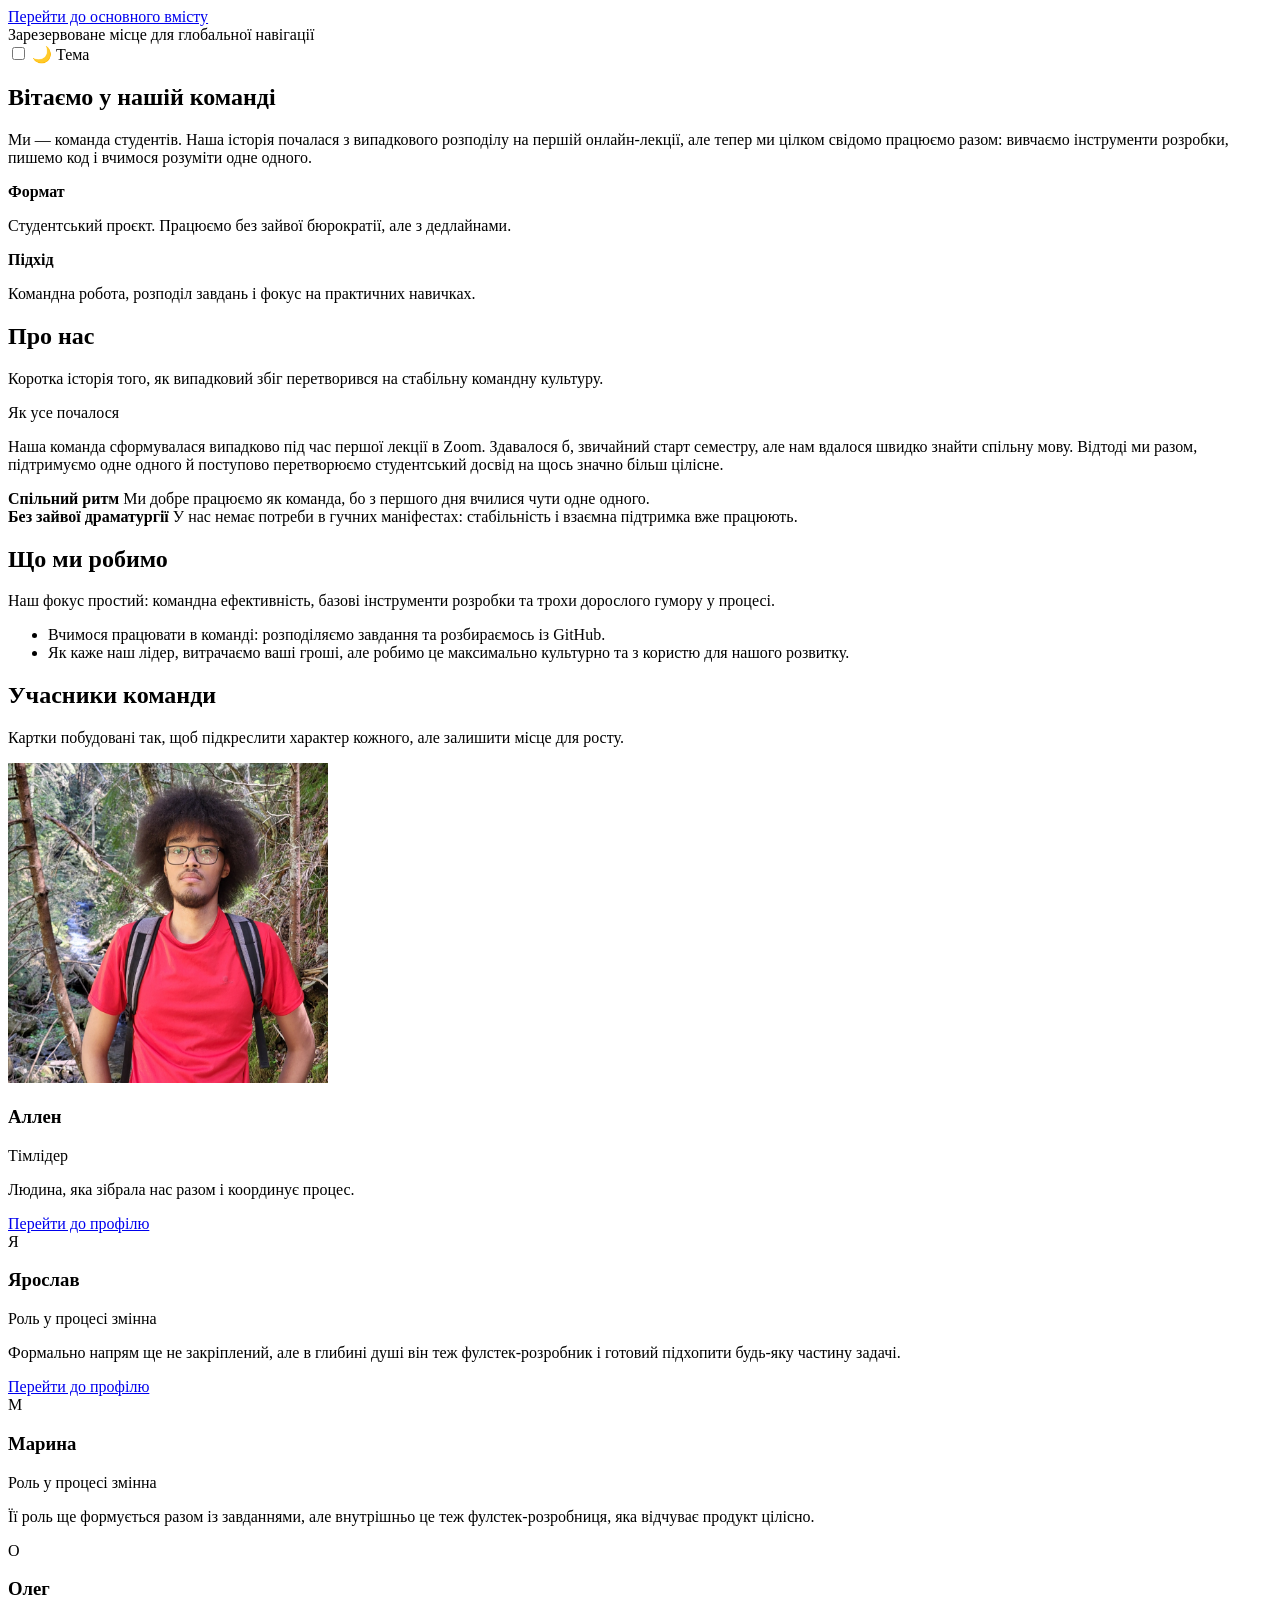
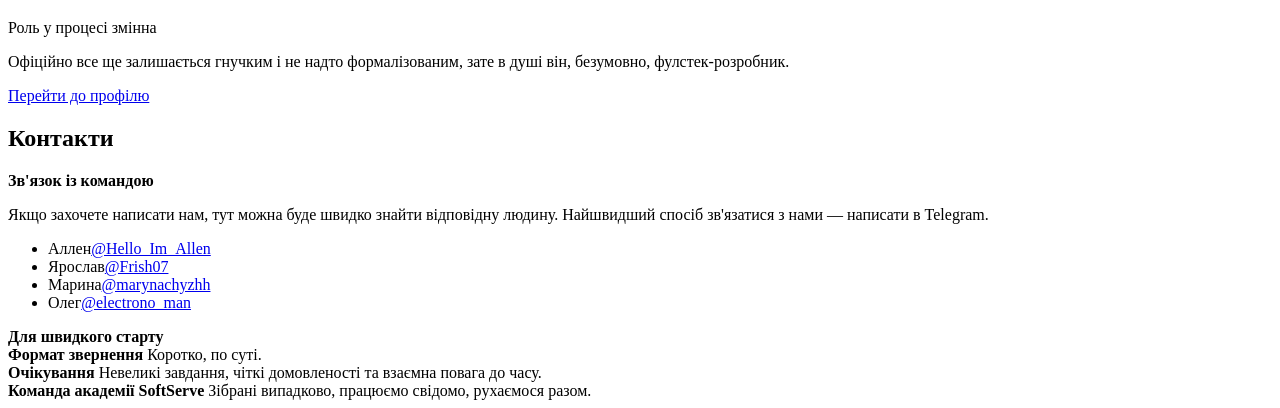
==== commit 3cc7c5c2: "Merge branch 'master' into copilot/add-copilot-instructions" ====
--- a/index.html
+++ b/index.html
@@ -1,26 +1,15 @@
 <!DOCTYPE html>
-<html lang="en">
+<html lang="uk">
 
 <head>
     <meta charset="UTF-8">
     <meta name="viewport" content="width=device-width, initial-scale=1.0">
-    <title>Document</title>
-    <link rel="stylesheet" href=".\css\styles.css">
+    <meta name="description" content="Сучасна сторінка команди академії SoftServe з описом, ролями та контактами.">
+    <title>Команда академії SoftServe</title>
+    <link rel="stylesheet" href="./css/styles.css">
 </head>
 
 <body>
-<<<<<<< Updated upstream
-    <span class="mainText">
-        Вітаю на нашій сторійнці! <br>
-        Трішки інформації про нас. Наша команда з чотирьох осіб. Детальніше на наших сторішках нижче.
-    </span>
-    <ul class="teamMembers">
-        <li><a href="#">Аллен</a></li>
-        <li><a href="#">Ярослав</a></li>
-        <li><a href="#">Марина</a></li>
-        <li><a href="#">Олег</a></li>
-    </ul>
-=======
     <a class="skip-link" href="#main-content">Перейти до основного вмісту</a>
     <nav id="navbar-placeholder" aria-label="Майбутня глобальна навігація">
         <div class="navbar-placeholder-bar">Зарезервоване місце для глобальної навігації</div>
@@ -223,7 +212,6 @@
             </div>
         </footer>
     </div>
->>>>>>> Stashed changes
 </body>
 
 </html>
--- a/css/styles.css
+++ b/css/styles.css
@@ -0,0 +1,852 @@
+:root {
+    color-scheme: light;
+    --bg: #f5efe6;
+    --bg-alt: #fbf7f1;
+    --surface: rgba(255, 255, 255, 0.72);
+    --surface-strong: #ffffff;
+    --text: #1d2430;
+    --muted: #5f6a7a;
+    --accent: #0f766e;
+    --accent-strong: #115e59;
+    --accent-soft: rgba(15, 118, 110, 0.12);
+    --border: rgba(29, 36, 48, 0.12);
+    --shadow-lg: 0 26px 80px rgba(29, 36, 48, 0.16);
+    --shadow-md: 0 16px 40px rgba(29, 36, 48, 0.11);
+    --radius-xl: 30px;
+    --radius-lg: 22px;
+    --radius-md: 16px;
+    --container: 1160px;
+}
+
+body .teamMembers li a{
+    font-size: 30px;
+* {
+    box-sizing: border-box;
+}
+
+html {
+    scroll-behavior: smooth;
+}
+
+body {
+    margin: 0;
+    font-family: Inter, "Segoe UI", Arial, sans-serif;
+    background:
+        radial-gradient(circle at top left, rgba(15, 118, 110, 0.16), transparent 34%),
+        radial-gradient(circle at top right, rgba(245, 158, 11, 0.16), transparent 28%),
+        linear-gradient(180deg, #fffaf4 0%, var(--bg) 100%);
+    color: var(--text);
+    line-height: 1.6;
+    min-height: 100vh;
+}
+
+a {
+    color: inherit;
+    text-decoration: none;
+}
+
+a:focus-visible,
+button:focus-visible {
+    outline: 3px solid rgba(15, 118, 110, 0.35);
+    outline-offset: 4px;
+}
+
+@media (prefers-reduced-motion: reduce) {
+    html {
+        scroll-behavior: auto;
+    }
+
+    *,
+    *::before,
+    *::after {
+        animation-duration: 0.01ms !important;
+        animation-iteration-count: 1 !important;
+        transition-duration: 0.01ms !important;
+        scroll-behavior: auto !important;
+    }
+}
+
+img {
+    max-width: 100%;
+    display: block;
+}
+
+.skip-link {
+    position: absolute;
+    left: 1rem;
+    top: -4rem;
+    z-index: 20;
+    padding: 0.85rem 1.1rem;
+    border-radius: 999px;
+    background: var(--surface-strong);
+    border: 1px solid var(--border);
+    box-shadow: var(--shadow-md);
+    transition: top 0.2s ease;
+}
+
+.skip-link:focus {
+    top: 1rem;
+}
+
+nav#navbar-placeholder {
+    min-height: 4rem;
+    display: flex;
+    align-items: center;
+    justify-content: center;
+    padding: 0.75rem 1rem 0;
+}
+
+.navbar-placeholder-bar {
+    width: min(100% - 2rem, var(--container));
+    padding: 0.8rem 1rem;
+    border-radius: 999px;
+    border: 1px dashed rgba(29, 36, 48, 0.18);
+    background: rgba(255, 255, 255, 0.48);
+    color: var(--muted);
+    font-size: 0.92rem;
+    text-align: center;
+    box-shadow: 0 10px 24px rgba(29, 36, 48, 0.05);
+}
+
+.theme-toggle {
+    position: fixed;
+    right: 2.5rem;
+    top: 1rem;
+    z-index: 30;
+}
+
+.theme-switch {
+    position: absolute;
+    width: 1px;
+    height: 1px;
+    margin: -1px;
+    padding: 0;
+    overflow: hidden;
+    clip: rect(0 0 0 0);
+    border: 0;
+}
+
+.theme-switch-label {
+    display: inline-flex;
+    align-items: center;
+    gap: 0.5rem;
+    padding: 0.9rem 1rem;
+    border-radius: 999px;
+    border: 1px solid rgba(255, 255, 255, 0.7);
+    background: rgba(255, 255, 255, 0.92);
+    color: var(--text);
+    font-weight: 700;
+    cursor: pointer;
+    box-shadow: var(--shadow-md);
+    transition: transform 0.2s ease, background 0.2s ease, border-color 0.2s ease;
+    position: relative;
+}
+
+.theme-switch-label:hover {
+    transform: translateY(-1px);
+}
+
+.theme-switch-label::after {
+    content: "змінити тему на темну";
+    position: absolute;
+    left: 50%;
+    top: calc(100% + 0.75rem);
+    transform: translateX(-50%);
+    white-space: nowrap;
+    padding: 0.55rem 0.85rem;
+    border-radius: 999px;
+    background: rgba(15, 118, 110, 0.95);
+    color: #ffffff;
+    font-size: 0.82rem;
+    opacity: 0;
+    pointer-events: none;
+    transition: opacity 0.2s ease, transform 0.2s ease;
+}
+
+.theme-switch-label:hover::after {
+    opacity: 1;
+    transform: translateX(-50%) translateY(0.1rem);
+}
+
+#theme-switch:checked + .theme-switch-label::after {
+    content: "змінити тему на світлу";
+}
+
+body:has(#theme-switch:checked) {
+    color-scheme: dark;
+    --bg: #0d1119;
+    --bg-alt: #111827;
+    --surface: rgba(15, 23, 42, 0.88);
+    --surface-strong: rgba(15, 23, 42, 0.96);
+    --text: #e2e8f0;
+    --muted: #94a3b8;
+    --accent: #7dd3fc;
+    --accent-strong: #38bdf8;
+    --accent-soft: rgba(56, 189, 248, 0.16);
+    --border: rgba(226, 232, 240, 0.12);
+    --shadow-lg: 0 26px 80px rgba(0, 0, 0, 0.28);
+    --shadow-md: 0 16px 40px rgba(0, 0, 0, 0.22);
+}
+
+body:has(#theme-switch:checked) {
+    background:
+        radial-gradient(circle at top left, rgba(56, 189, 248, 0.16), transparent 34%),
+        radial-gradient(circle at top right, rgba(59, 130, 246, 0.16), transparent 28%),
+        linear-gradient(180deg, #0b1220 0%, #0d1119 100%);
+}
+
+body:has(#theme-switch:checked) .navbar-placeholder-bar,
+body:has(#theme-switch:checked) .theme-switch-label,
+body:has(#theme-switch:checked) .profile-container,
+body:has(#theme-switch:checked) .hero-card,
+body:has(#theme-switch:checked) .panel,
+body:has(#theme-switch:checked) .meta-card,
+body:has(#theme-switch:checked) .info-card,
+body:has(#theme-switch:checked) .navigation-card,
+body:has(#theme-switch:checked) .footer-band,
+body:has(#theme-switch:checked) .team-card,
+body:has(#theme-switch:checked) .contact-list li,
+body:has(#theme-switch:checked) .what-list li,
+body:has(#theme-switch:checked) .fact {
+    background: rgba(15, 23, 42, 0.88);
+    border-color: rgba(255, 255, 255, 0.12);
+}
+
+body:has(#theme-switch:checked) .hero-card {
+    background:
+        linear-gradient(135deg, rgba(15, 118, 110, 0.1), rgba(15, 23, 42, 0.92)),
+        linear-gradient(160deg, rgba(59, 130, 246, 0.08), rgba(15, 23, 42, 0.88));
+}
+
+body:has(#theme-switch:checked) .theme-switch-label {
+    background: rgba(255, 255, 255, 0.08);
+    border-color: rgba(255, 255, 255, 0.16);
+}
+
+.page-shell {
+    position: relative;
+    overflow: hidden;
+    overflow: clip;
+}
+
+.page-shell::before,
+.page-shell::after {
+    content: "";
+    position: absolute;
+    border-radius: 999px;
+    filter: blur(4px);
+    pointer-events: none;
+    z-index: 0;
+}
+
+.page-shell::before {
+    width: 20rem;
+    height: 20rem;
+    right: -7rem;
+    top: 14rem;
+    background: radial-gradient(circle, rgba(245, 158, 11, 0.18), transparent 72%);
+}
+
+.page-shell::after {
+    width: 24rem;
+    height: 24rem;
+    left: -10rem;
+    bottom: 14rem;
+    background: radial-gradient(circle, rgba(15, 118, 110, 0.13), transparent 72%);
+}
+
+.container {
+    width: min(100% - 2rem, var(--container));
+    margin: 0 auto;
+    position: relative;
+    z-index: 1;
+}
+
+.hero {
+    padding: 5rem 0 3rem;
+}
+
+.hero-card {
+    position: relative;
+    overflow: hidden;
+    padding: clamp(2rem, 4vw, 4.25rem);
+    border-radius: var(--radius-xl);
+    border: 1px solid rgba(255, 255, 255, 0.65);
+    background:
+        linear-gradient(135deg, rgba(255, 255, 255, 0.86), rgba(255, 255, 255, 0.58)),
+        linear-gradient(160deg, rgba(15, 118, 110, 0.06), rgba(245, 158, 11, 0.08));
+    box-shadow: var(--shadow-lg);
+    backdrop-filter: blur(18px);
+}
+
+.hero-card::before,
+.hero-card::after {
+    content: "";
+    position: absolute;
+    border-radius: 999px;
+    pointer-events: none;
+}
+
+.hero-card::before {
+    width: 17rem;
+    height: 17rem;
+    right: -5rem;
+    top: -6rem;
+    background: radial-gradient(circle, rgba(15, 118, 110, 0.18), transparent 70%);
+}
+
+.hero-card::after {
+    width: 13rem;
+    height: 13rem;
+    right: 7rem;
+    bottom: -5rem;
+    background: radial-gradient(circle, rgba(245, 158, 11, 0.18), transparent 72%);
+}
+
+.hero-grid {
+    display: grid;
+    grid-template-columns: minmax(0, 1.5fr) minmax(280px, 0.9fr);
+    gap: clamp(1.5rem, 3vw, 3rem);
+    align-items: end;
+    margin-top: 1.25rem;
+}
+
+.hero h1 {
+    margin: 0;
+    font-size: clamp(2.8rem, 7vw, 5.6rem);
+    line-height: 0.94;
+    letter-spacing: -0.06em;
+    max-width: 11ch;
+}
+
+.hero h1 span {
+    color: var(--accent-strong);
+}
+
+.hero-copy {
+    margin: 1.4rem 0 0;
+    max-width: 40rem;
+    color: var(--muted);
+    font-size: clamp(1.05rem, 1.7vw, 1.18rem);
+}
+
+.hero-meta {
+    display: grid;
+    gap: 1rem;
+    align-self: stretch;
+}
+
+.meta-card {
+    padding: 1.15rem 1.2rem;
+    border-radius: var(--radius-lg);
+    background: rgba(255, 255, 255, 0.82);
+    border: 1px solid rgba(29, 36, 48, 0.08);
+    box-shadow: 0 14px 28px rgba(29, 36, 48, 0.06);
+}
+
+.meta-card strong {
+    display: block;
+    font-size: 1rem;
+    margin-bottom: 0.35rem;
+}
+
+.meta-card p {
+    margin: 0;
+    color: var(--muted);
+}
+
+.section {
+    padding: 2rem 0;
+}
+
+.section-heading {
+    display: flex;
+    align-items: end;
+    justify-content: space-between;
+    gap: 1rem;
+    margin-bottom: 1.35rem;
+}
+
+.section-heading h2 {
+    margin: 0;
+    font-size: clamp(1.65rem, 3vw, 2.35rem);
+    line-height: 1.05;
+    letter-spacing: -0.03em;
+}
+
+.section-heading p {
+    margin: 0;
+    color: var(--muted);
+    max-width: 36rem;
+}
+
+.panel {
+    padding: clamp(1.4rem, 2.4vw, 2rem);
+    border-radius: var(--radius-xl);
+    background: var(--surface);
+    border: 1px solid rgba(255, 255, 255, 0.75);
+    box-shadow: var(--shadow-md);
+    backdrop-filter: blur(14px);
+}
+
+.about-grid {
+    display: grid;
+    grid-template-columns: minmax(0, 1.2fr) minmax(280px, 0.8fr);
+    gap: 1.25rem;
+    align-items: stretch;
+}
+
+.about-grid .panel {
+    height: 100%;
+}
+
+.about-copy {
+    color: var(--muted);
+    font-size: 1.05rem;
+}
+
+.story-badge {
+    display: inline-flex;
+    align-items: center;
+    gap: 0.5rem;
+    margin-bottom: 1rem;
+    color: var(--accent-strong);
+    font-weight: 700;
+}
+
+.story-badge::before {
+    content: "";
+    width: 0.7rem;
+    height: 0.7rem;
+    border-radius: 999px;
+    background: var(--accent);
+    box-shadow: 0 0 0 6px var(--accent-soft);
+}
+
+.facts {
+    display: grid;
+    gap: 0.9rem;
+    align-content: start;
+}
+
+.fact {
+    padding: 1rem 1.1rem;
+    border-radius: var(--radius-md);
+    background: rgba(255, 255, 255, 0.78);
+    border: 1px solid rgba(29, 36, 48, 0.08);
+}
+
+.fact strong {
+    display: block;
+    margin-bottom: 0.3rem;
+}
+
+.fact span {
+    color: var(--muted);
+}
+
+.handles-panel .fact + .fact {
+    margin-top: 0.85rem;
+}
+
+.what-list {
+    display: grid;
+    gap: 0.9rem;
+    padding: 0;
+    margin: 1rem 0 0;
+    list-style: none;
+}
+
+.what-list li {
+    position: relative;
+    padding: 1rem 1rem 1rem 3rem;
+    border-radius: var(--radius-md);
+    background: rgba(255, 255, 255, 0.76);
+    border: 1px solid rgba(29, 36, 48, 0.08);
+    color: var(--text);
+}
+
+.what-list li::before {
+    content: "";
+    position: absolute;
+    left: 1rem;
+    top: 1.15rem;
+    width: 0.95rem;
+    height: 0.95rem;
+    border-radius: 999px;
+    background: linear-gradient(135deg, var(--accent), #34d399);
+    box-shadow: 0 0 0 6px var(--accent-soft);
+}
+
+.team-grid {
+    display: grid;
+    grid-template-columns: repeat(12, minmax(0, 1fr));
+    gap: 1rem;
+}
+
+.team-card {
+    grid-column: span 6;
+    display: flex;
+    flex-direction: column;
+    gap: 1rem;
+    padding: 1.25rem;
+    border-radius: var(--radius-xl);
+    background: linear-gradient(180deg, rgba(255, 255, 255, 0.92), rgba(255, 255, 255, 0.78));
+    border: 1px solid rgba(29, 36, 48, 0.08);
+    box-shadow: var(--shadow-md);
+    transition: transform 0.25s ease, box-shadow 0.25s ease, border-color 0.25s ease;
+    min-height: 100%;
+}
+
+.team-card:hover {
+    transform: translateY(-4px);
+    box-shadow: 0 22px 44px rgba(29, 36, 48, 0.13);
+    border-color: rgba(15, 118, 110, 0.22);
+}
+
+.team-card.featured {
+    grid-column: span 12;
+    display: grid;
+    grid-template-columns: minmax(97px, 136px) minmax(0, 1fr);
+    align-items: center;
+    gap: 1.25rem;
+    background:
+        linear-gradient(135deg, rgba(15, 118, 110, 0.11), rgba(255, 255, 255, 0.92)),
+        linear-gradient(180deg, rgba(255, 255, 255, 0.96), rgba(255, 255, 255, 0.82));
+}
+
+.avatar {
+    width: clamp(92px, 12.1vw, 123px);
+    aspect-ratio: 1;
+    flex-shrink: 0;
+    align-self: flex-start;
+    border-radius: 24px;
+    display: grid;
+    place-items: center;
+    font-size: clamp(2rem, 4vw, 2.9rem);
+    font-weight: 800;
+    letter-spacing: -0.06em;
+    color: white;
+    background: linear-gradient(135deg, #0f766e, #1d4ed8);
+    box-shadow: inset 0 1px 0 rgba(255, 255, 255, 0.35);
+}
+
+.avatar.avatar-photo {
+    object-fit: cover;
+    object-position: center;
+    display: block;
+    background: transparent;
+    box-shadow: 0 10px 22px rgba(29, 36, 48, 0.16);
+}
+
+.avatar.alt {
+    background: linear-gradient(135deg, #6d28d9, #db2777);
+}
+
+.avatar.warm {
+    background: linear-gradient(135deg, #b45309, #f59e0b);
+}
+
+.team-card h3 {
+    margin: 0;
+    font-size: 1.35rem;
+    line-height: 1.1;
+}
+
+.team-role {
+    display: inline-flex;
+    width: fit-content;
+    padding: 0.4rem 0.75rem;
+    border-radius: 999px;
+    background: var(--accent-soft);
+    color: var(--accent-strong);
+    font-size: 0.94rem;
+    font-weight: 700;
+    margin-top: 0.55rem;
+}
+
+.team-card p {
+    margin: 0;
+    color: var(--muted);
+}
+
+.team-card .details {
+    display: grid;
+    gap: 0.55rem;
+}
+
+.contact-grid {
+    display: grid;
+    grid-template-columns: repeat(12, minmax(0, 1fr));
+    gap: 1rem;
+}
+
+.contact-panel {
+    grid-column: span 7;
+}
+
+.handles-panel {
+    grid-column: span 5;
+}
+
+.contact-list {
+    display: grid;
+    gap: 0.85rem;
+    margin: 1rem 0 0;
+    padding: 0;
+    list-style: none;
+}
+
+.contact-list li {
+    display: flex;
+    justify-content: space-between;
+    gap: 1rem;
+    align-items: center;
+    padding: 0.95rem 1rem;
+    border-radius: var(--radius-md);
+    background: rgba(255, 255, 255, 0.76);
+    border: 1px solid rgba(29, 36, 48, 0.08);
+}
+
+.contact-list span {
+    color: var(--muted);
+}
+
+.handle {
+    font-weight: 700;
+    color: var(--accent-strong);
+    white-space: nowrap;
+}
+
+footer {
+    padding: 1rem 0 4rem;
+}
+
+.footer-band {
+    display: flex;
+    flex-wrap: wrap;
+    justify-content: space-between;
+    gap: 1rem;
+    align-items: center;
+    padding: 1.15rem 1.3rem;
+    border-radius: var(--radius-lg);
+    background: rgba(255, 255, 255, 0.74);
+    border: 1px solid rgba(29, 36, 48, 0.08);
+    color: var(--muted);
+}
+
+.profile-container {
+    width: min(100% - 2rem, var(--container));
+    margin: 0 auto;
+    display: grid;
+    grid-template-columns: minmax(260px, 320px) minmax(0, 1fr);
+    gap: 1.5rem;
+    padding: 2rem 0;
+}
+
+.sidebar {
+    position: sticky;
+    top: 1rem;
+    align-self: start;
+    padding: 1.6rem;
+    border-radius: var(--radius-xl);
+    background: var(--surface);
+    border: 1px solid rgba(255, 255, 255, 0.75);
+    box-shadow: var(--shadow-md);
+    backdrop-filter: blur(14px);
+    text-align: center;
+}
+
+.avatar-placeholder {
+    width: 128px;
+    height: 128px;
+    margin: 0 auto 1rem;
+    border-radius: 26px;
+    display: grid;
+    place-items: center;
+    font-size: 3rem;
+    font-weight: 800;
+    letter-spacing: -0.05em;
+    color: #fff;
+    background: linear-gradient(135deg, #0f766e, #1d4ed8);
+    box-shadow:
+        inset 0 1px 0 rgba(255, 255, 255, 0.35),
+        0 14px 30px rgba(29, 36, 48, 0.2);
+}
+
+.user-meta h1 {
+    margin: 0;
+    font-size: 1.65rem;
+    line-height: 1.1;
+}
+
+.username {
+    margin: 0.75rem 0 0;
+    display: inline-flex;
+    padding: 0.35rem 0.7rem;
+    border-radius: 999px;
+    background: var(--accent-soft);
+    color: var(--accent-strong);
+    font-weight: 700;
+    font-size: 0.92rem;
+}
+
+.bio,
+.location {
+    margin: 0.8rem 0 0;
+    color: var(--muted);
+    font-size: 0.98rem;
+}
+
+.github {
+    margin: 0.8rem 0 0;
+}
+
+.github a {
+    display: inline-flex;
+    padding: 0.35rem 0.7rem;
+    border-radius: 999px;
+    background: var(--accent-soft);
+    color: var(--accent-strong);
+    font-weight: 700;
+    font-size: 0.92rem;
+    text-decoration: none;
+}
+
+.github a:hover {
+    text-decoration: underline;
+}
+
+.main-content {
+    display: grid;
+    gap: 1rem;
+}
+
+.info-card,
+.navigation-card {
+    padding: clamp(1.2rem, 2.4vw, 1.8rem);
+    border-radius: var(--radius-xl);
+    background: var(--surface);
+    border: 1px solid rgba(255, 255, 255, 0.75);
+    box-shadow: var(--shadow-md);
+    backdrop-filter: blur(14px);
+    transition: transform 0.25s ease, box-shadow 0.25s ease, border-color 0.25s ease;
+}
+
+.info-card:hover,
+.navigation-card:hover {
+    transform: translateY(-2px);
+    box-shadow: 0 22px 44px rgba(29, 36, 48, 0.13);
+    border-color: rgba(15, 118, 110, 0.22);
+}
+
+.info-card h3 {
+    margin: 0;
+    font-size: clamp(1.35rem, 2.2vw, 1.6rem);
+    line-height: 1.1;
+    letter-spacing: -0.02em;
+}
+
+.info-card h3::after {
+    content: "";
+    display: block;
+    width: 3.2rem;
+    height: 0.2rem;
+    margin-top: 0.75rem;
+    border-radius: 999px;
+    background: linear-gradient(90deg, var(--accent), #34d399);
+}
+
+.back-link {
+    display: inline-flex;
+    align-items: center;
+    justify-content: center;
+    max-width: fit-content;
+    padding: 0.95rem 1.25rem;
+    border-radius: 999px;
+    background: linear-gradient(135deg, var(--accent), #34d399);
+    color: #ffffff;
+    font-weight: 700;
+    box-shadow: 0 14px 30px rgba(29, 36, 48, 0.18);
+    transition: transform 0.2s ease, box-shadow 0.2s ease;
+}
+
+.back-link:hover {
+    transform: translateY(-1px);
+    box-shadow: 0 18px 30px rgba(29, 36, 48, 0.22);
+}
+
+.profile-link {
+    display: inline-flex;
+    align-items: center;
+    justify-content: center;
+    padding: 0.85rem 1.1rem;
+    border-radius: 999px;
+    background: linear-gradient(135deg, var(--accent), #34d399);
+    color: #ffffff;
+    font-weight: 700;
+    text-decoration: none;
+    transition: transform 0.2s ease, box-shadow 0.2s ease, opacity 0.2s ease;
+}
+
+.profile-link:hover {
+    transform: translateY(-1px);
+    box-shadow: 0 14px 28px rgba(29, 36, 48, 0.2);
+}
+
+@media (max-width: 900px) {
+    .profile-container,
+    .hero-grid,
+    .about-grid,
+    .team-grid,
+    .contact-grid {
+        grid-template-columns: 1fr;
+    }
+
+    .profile-container {
+        padding-top: 1rem;
+    }
+}
+
+.footer-band strong {
+    color: var(--text);
+}
+
+@media (max-width: 900px) {
+    .hero-grid,
+    .about-grid,
+    .contact-grid {
+        grid-template-columns: 1fr;
+    }
+
+    .team-card,
+    .contact-panel,
+    .handles-panel {
+        grid-column: span 12;
+    }
+
+    .team-card.featured {
+        grid-template-columns: 1fr;
+    }
+
+    .section-heading {
+        flex-direction: column;
+        align-items: start;
+    }
+}
+
+@media (max-width: 640px) {
+    .hero {
+        padding-top: 4rem;
+    }
+
+    .hero-card,
+    .panel {
+        border-radius: 24px;
+    }
+
+    .contact-list li {
+        flex-direction: column;
+        align-items: start;
+    }
+}
